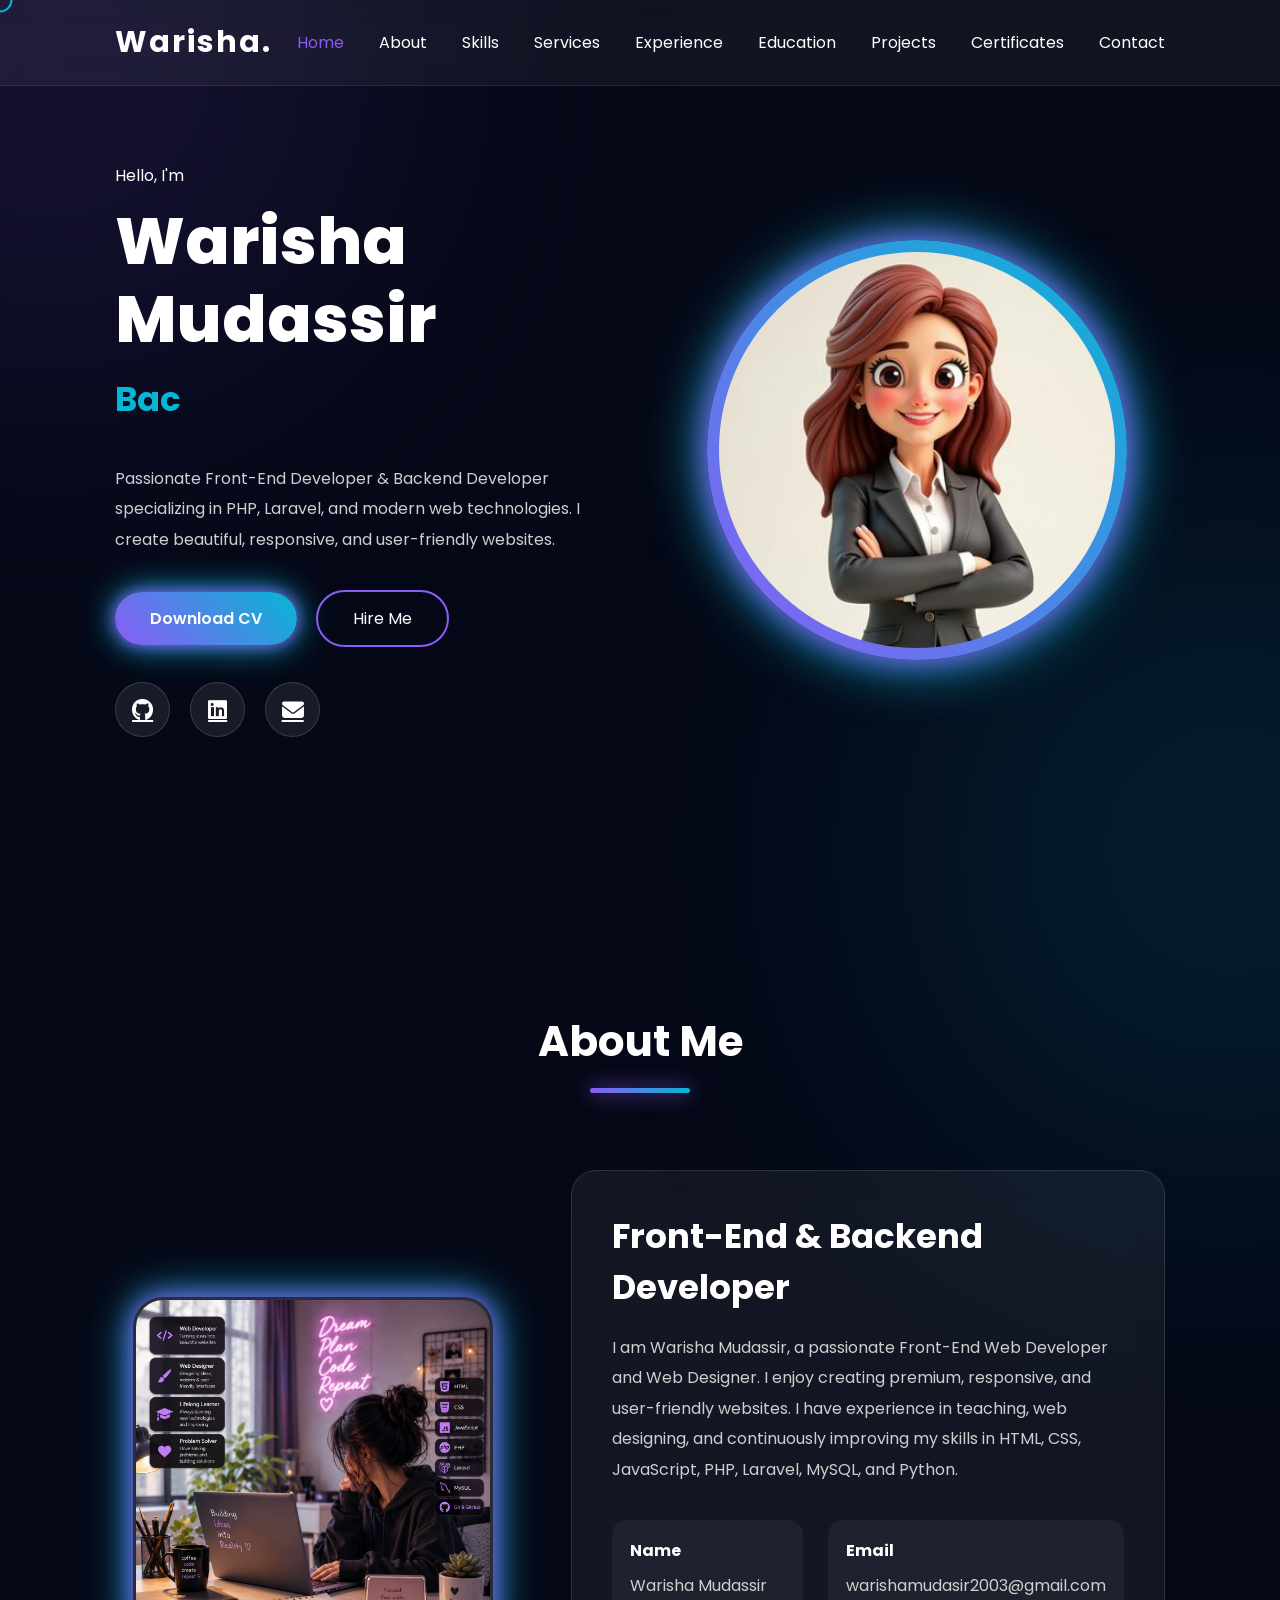
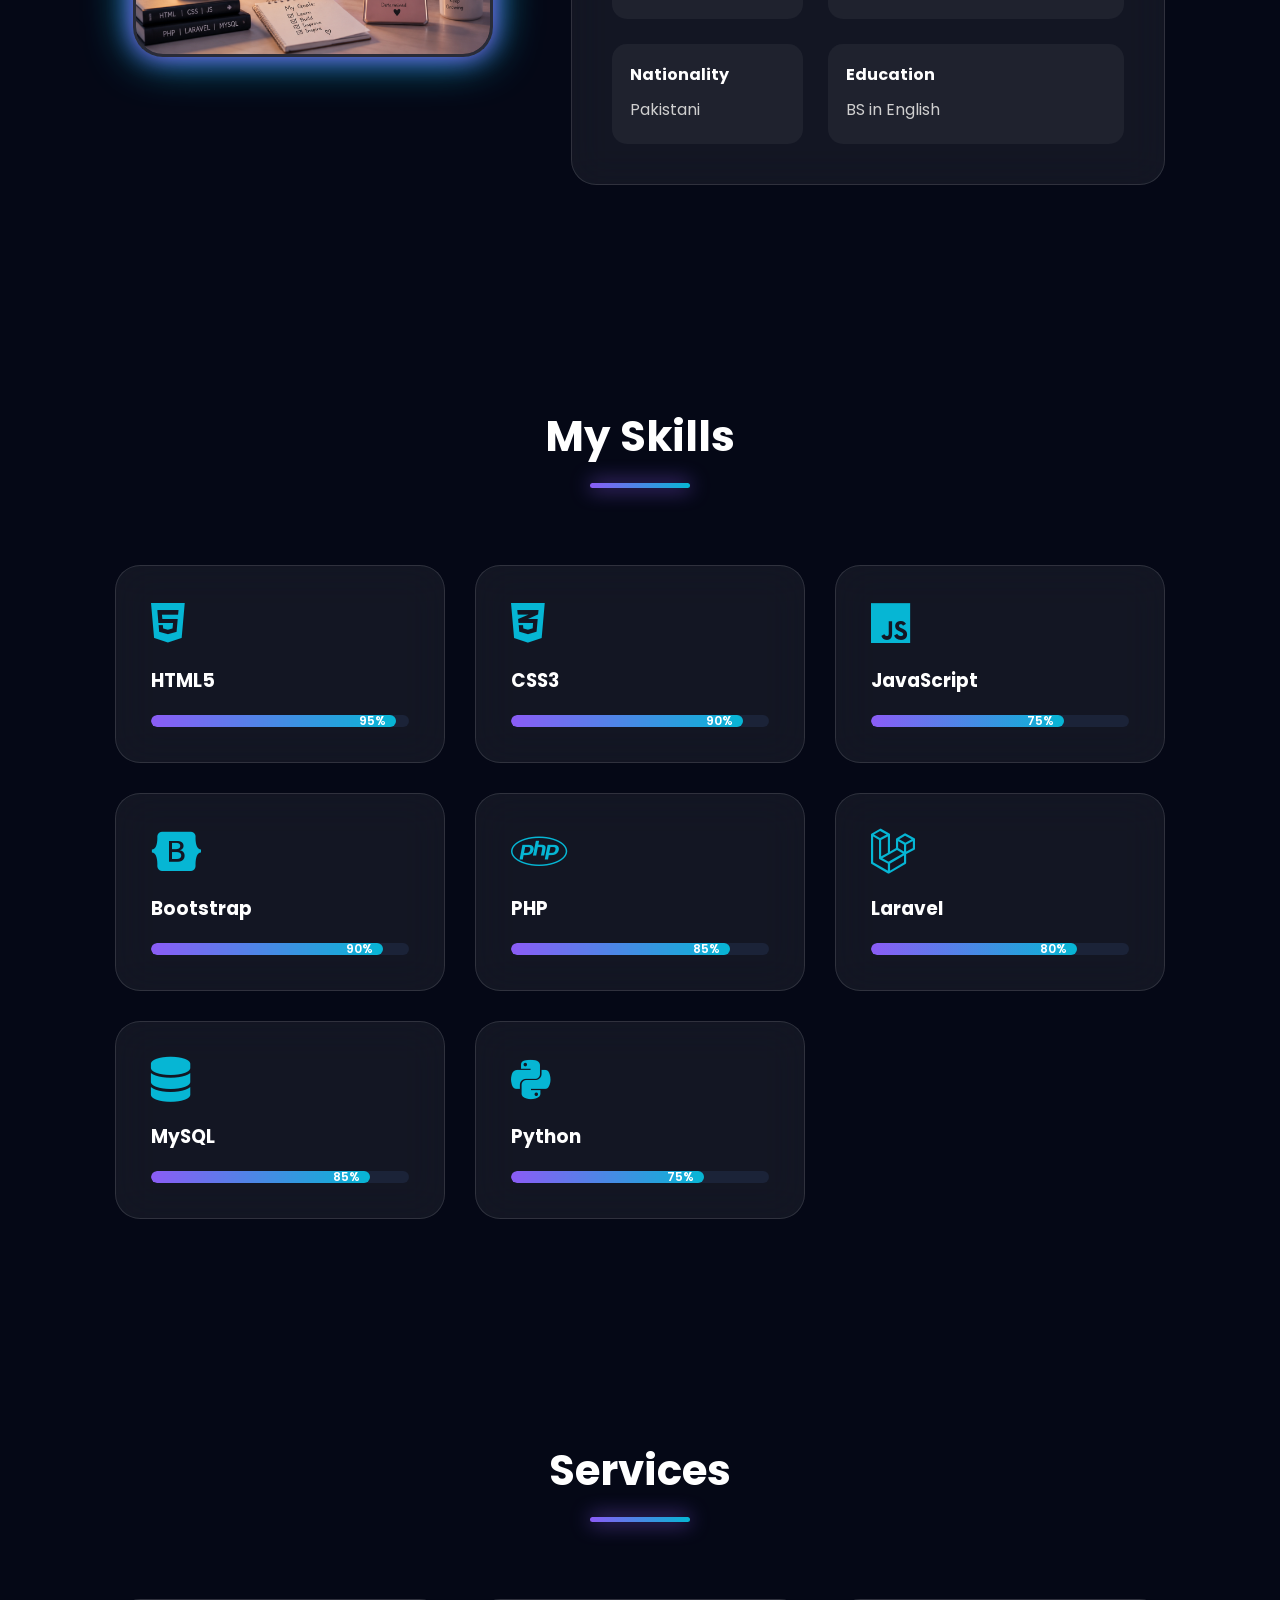
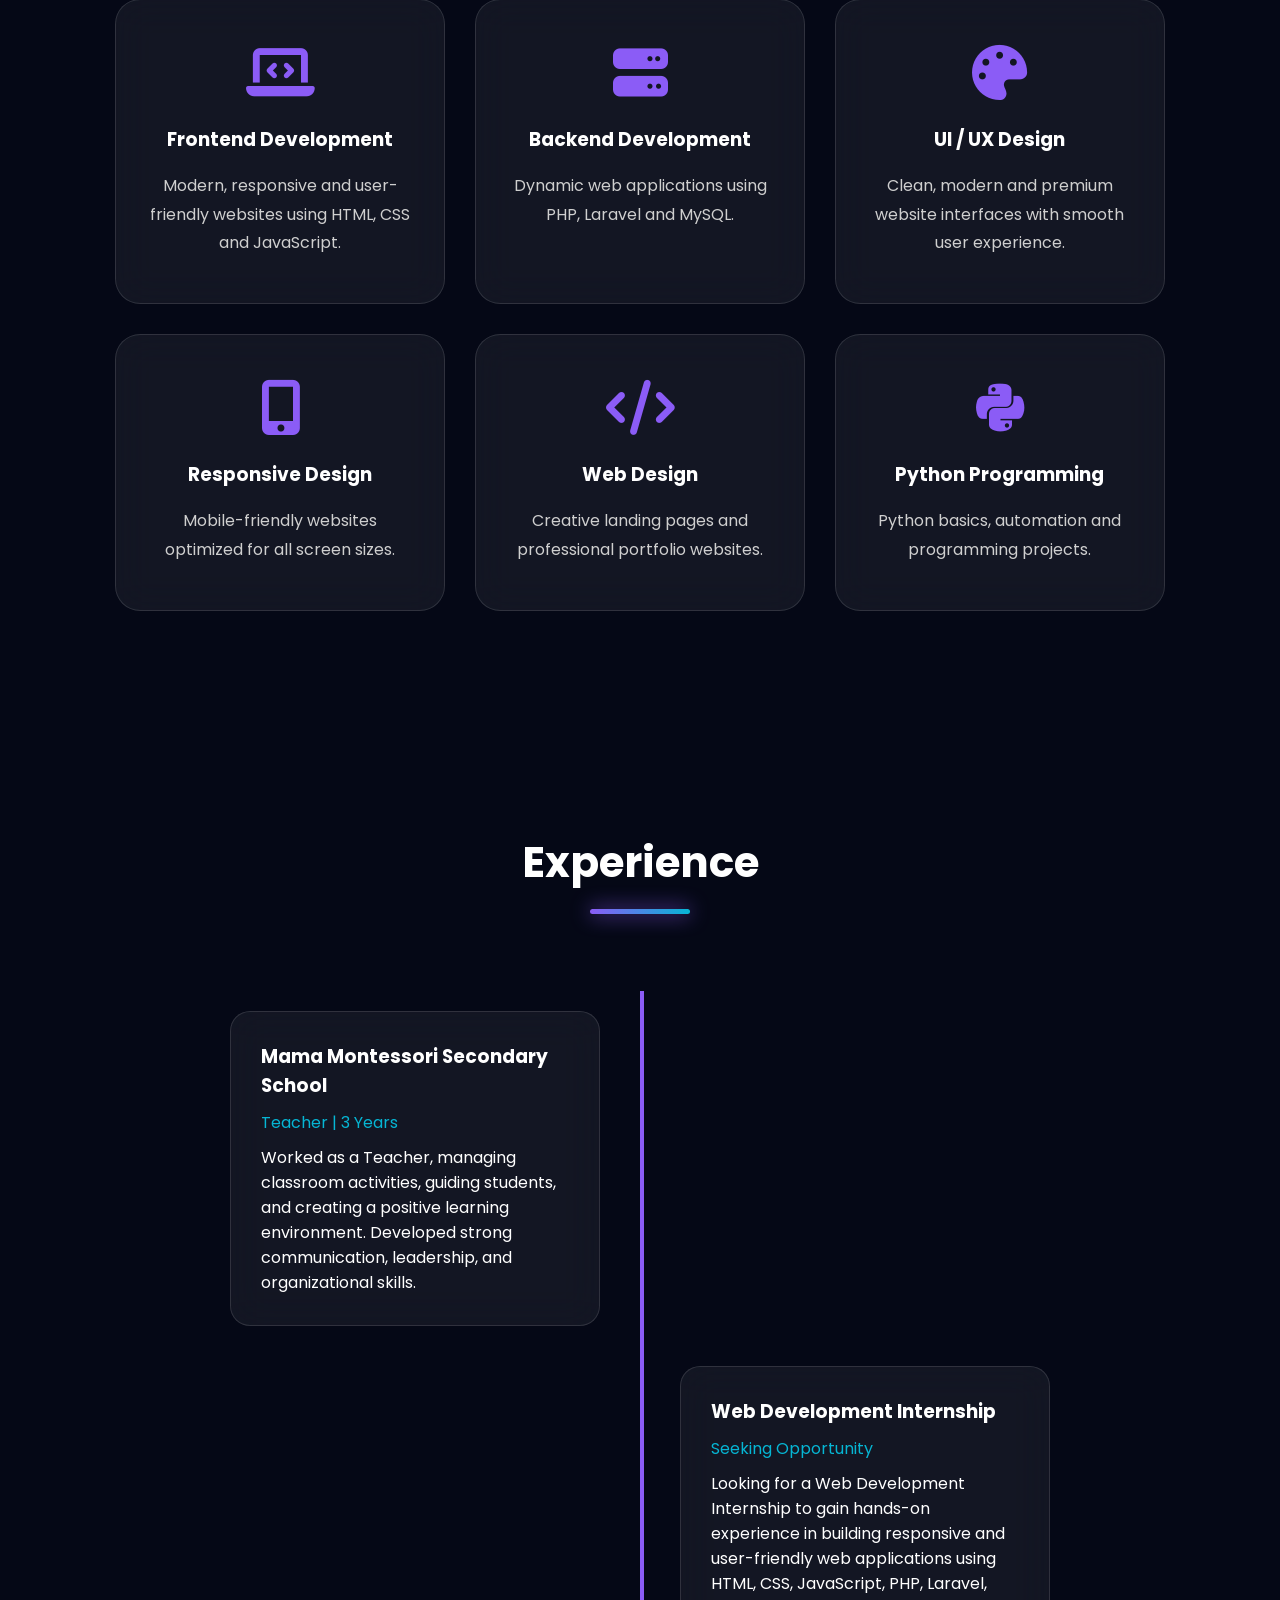
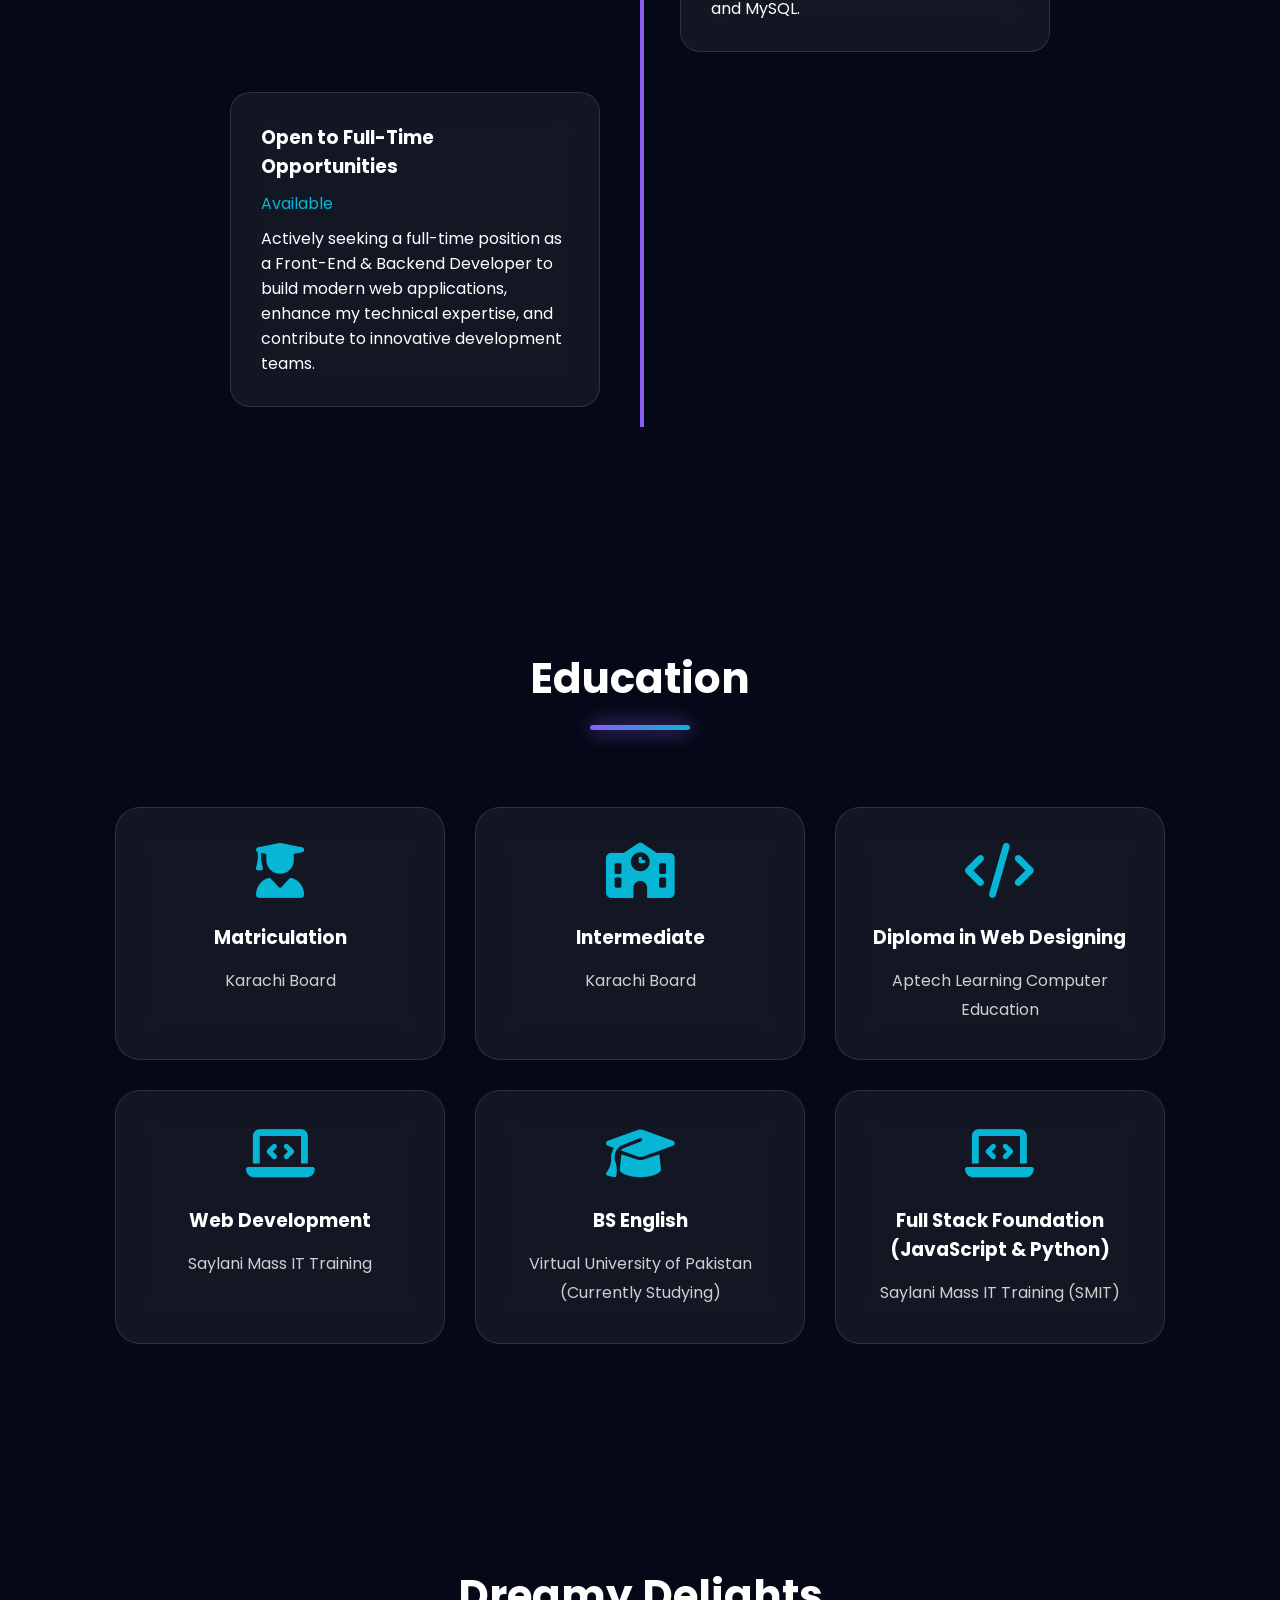
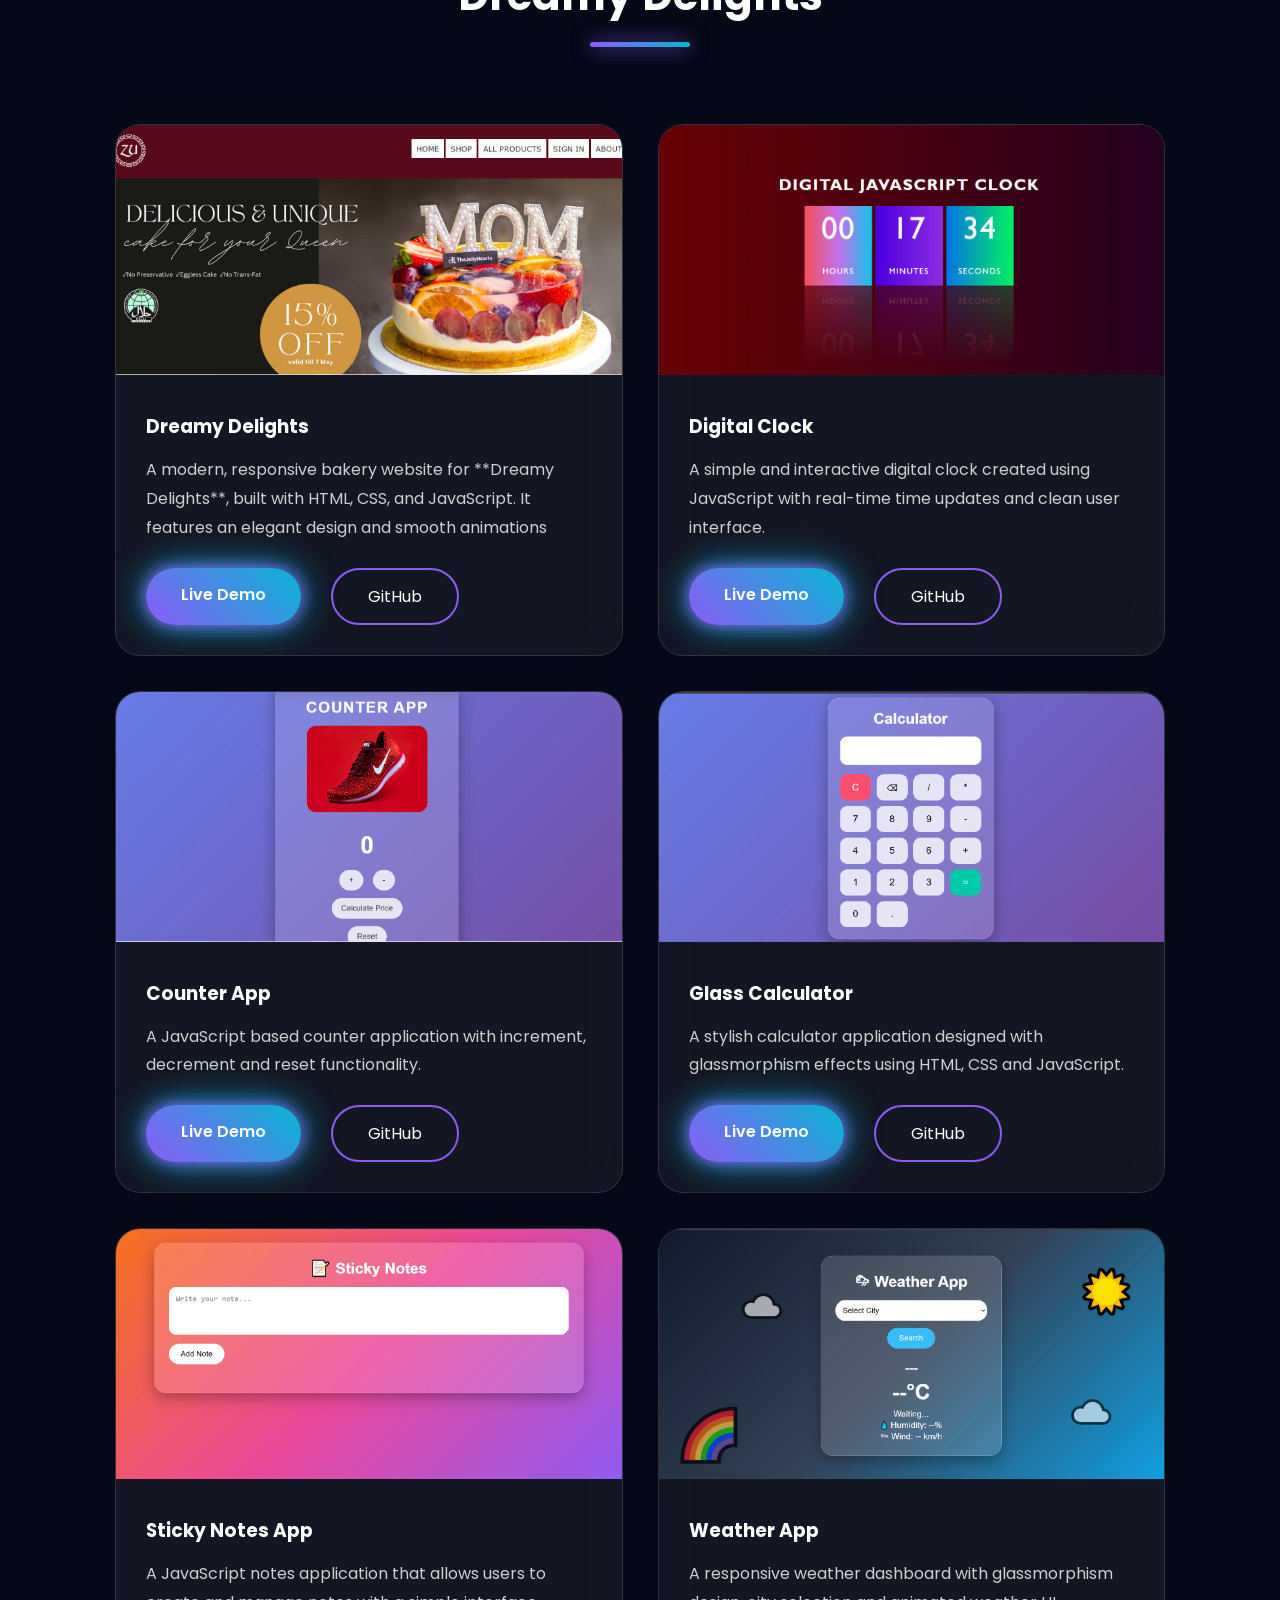
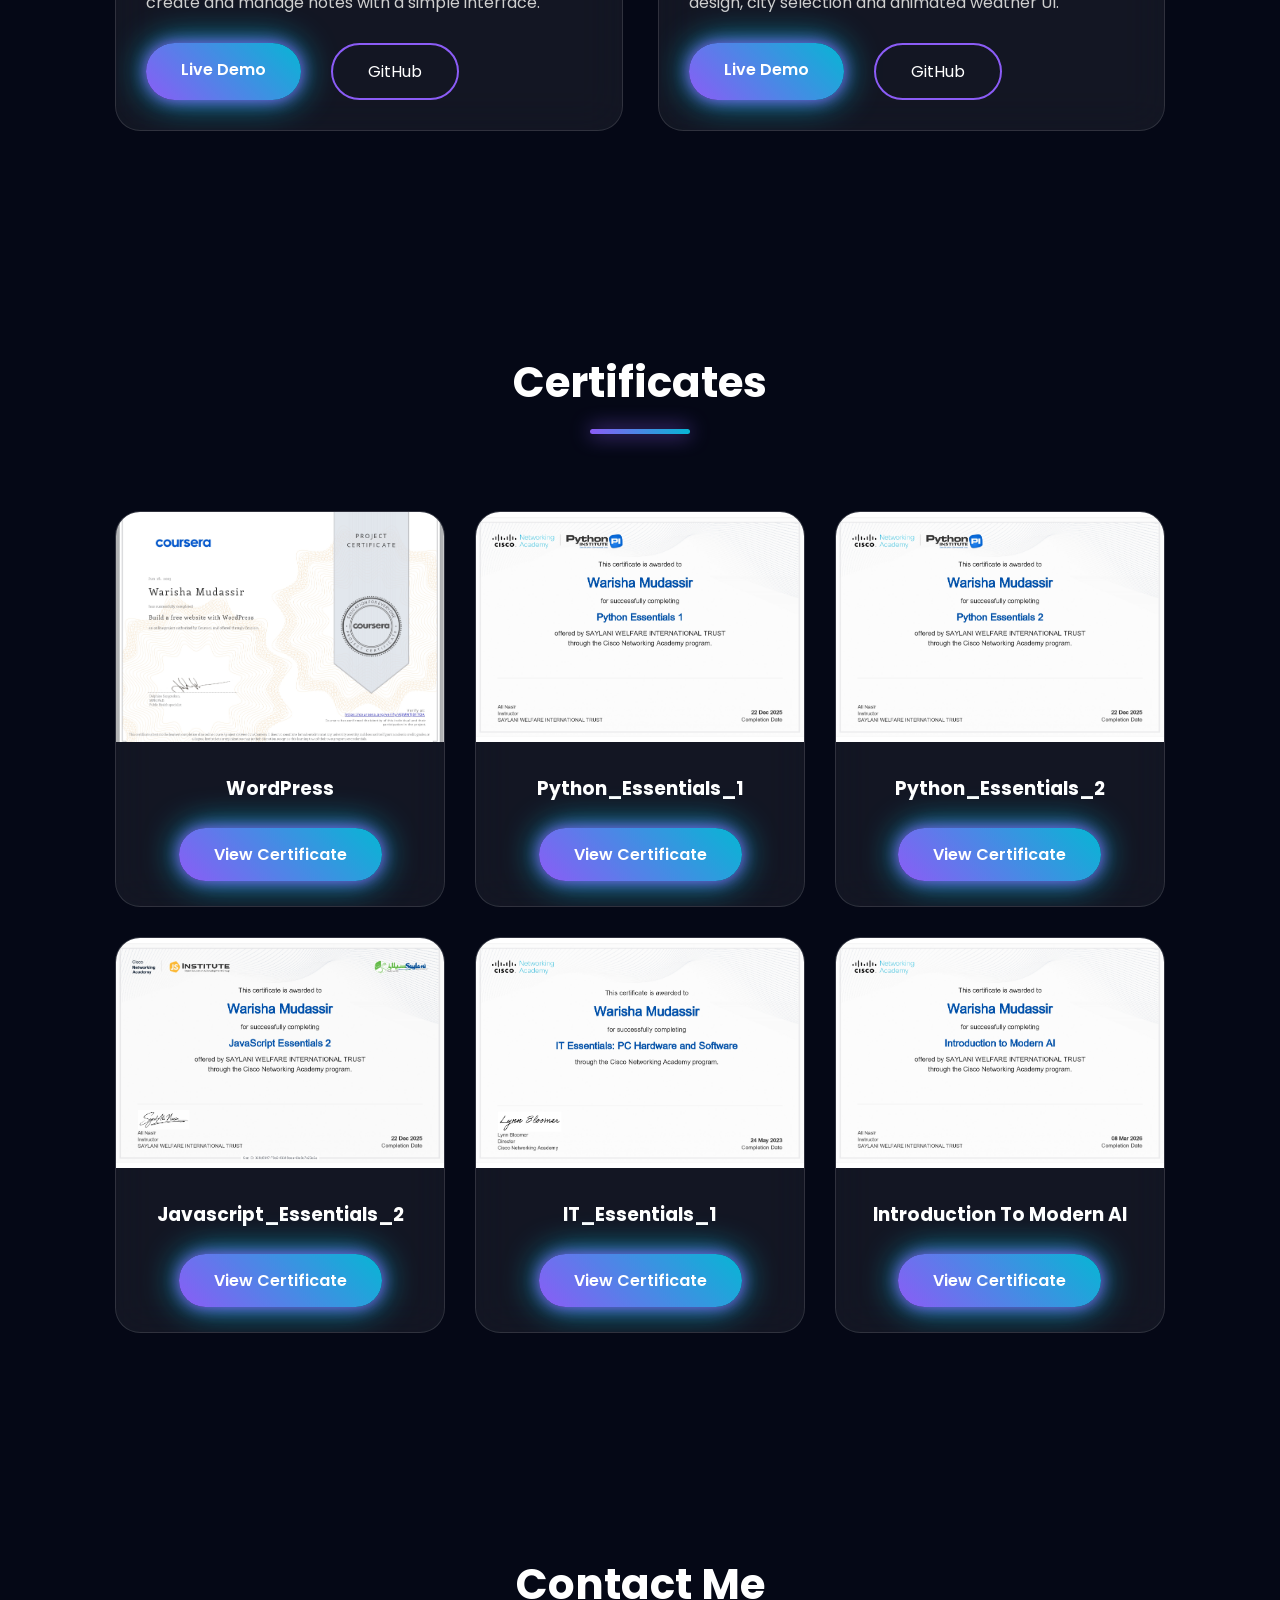
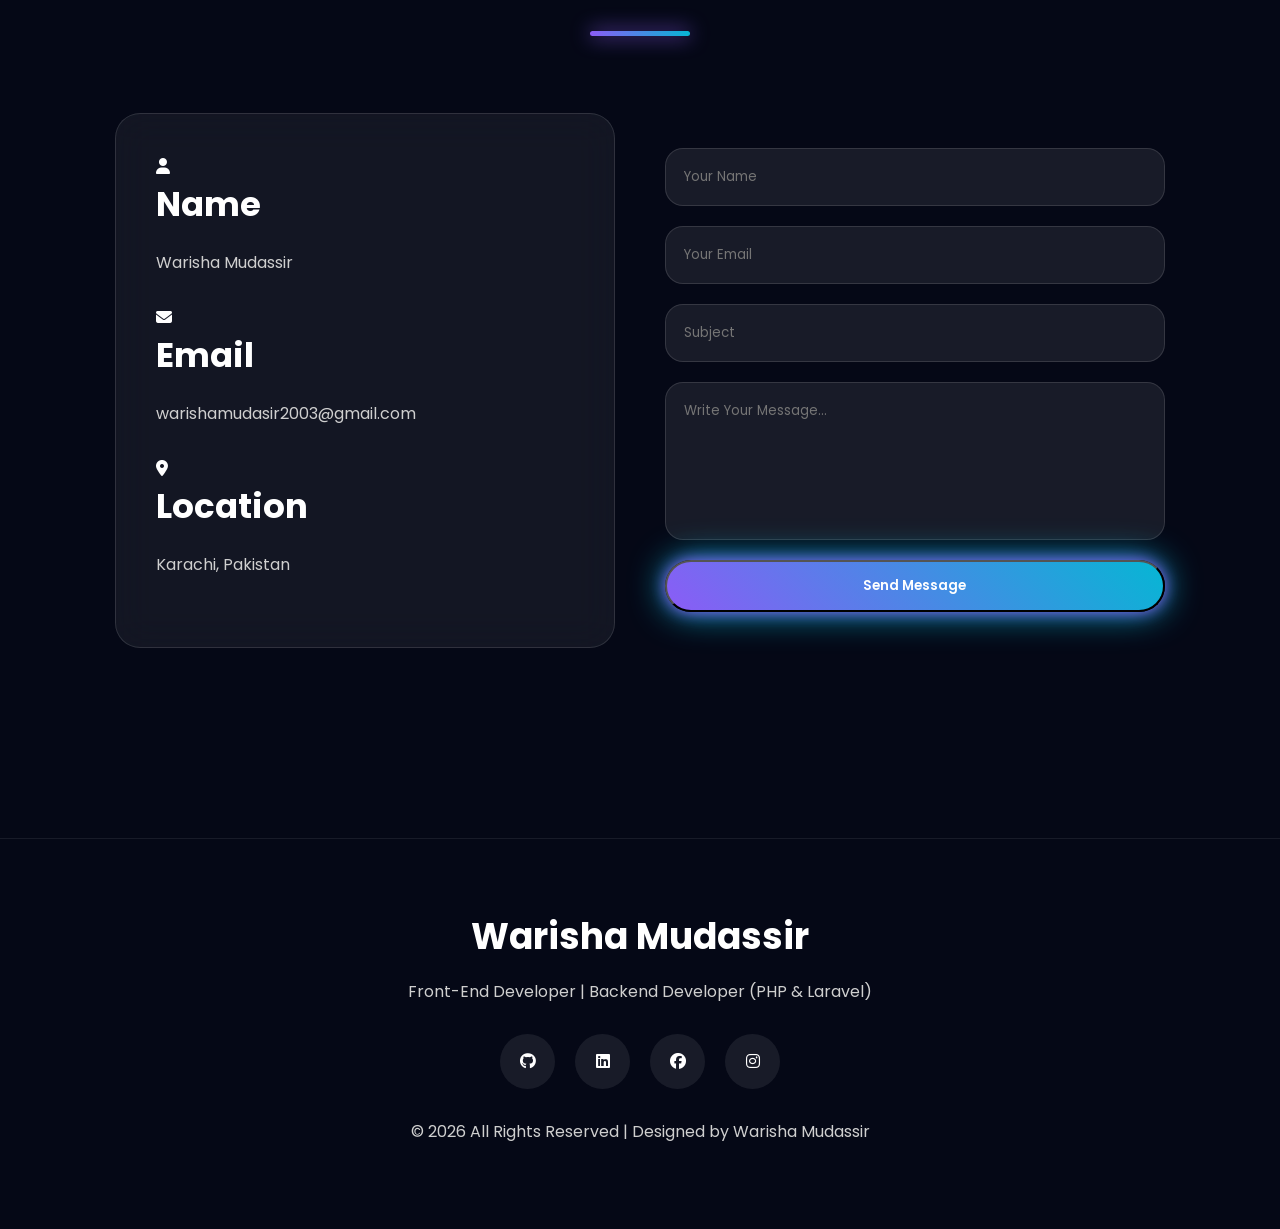
==== index.html @ 7fb9a7e6 "Update index.html" ====
<!DOCTYPE html>
<html lang="en">

<head>

    <meta charset="UTF-8">
    <meta http-equiv="X-UA-Compatible" content="IE=edge">

    <meta name="viewport" content="width=device-width, initial-scale=1.0">

    <title>Warisha Mudassir | Portfolio</title>

    <!-- CSS -->

    <link rel="stylesheet" href="style.css">

    <!-- Font Awesome -->

    <link rel="stylesheet"
        href="https://cdnjs.cloudflare.com/ajax/libs/font-awesome/6.6.0/css/all.min.css">

    <!-- Google Fonts -->

    <link rel="preconnect" href="https://fonts.googleapis.com">

    <link rel="preconnect" href="https://fonts.gstatic.com" crossorigin>

    <link href="https://fonts.googleapis.com/css2?family=Poppins:wght@300;400;500;600;700;800&display=swap"
        rel="stylesheet">

</head>

<body>

    <!--================ LOADER ================-->

    <div id="loader">

        <div class="spinner"></div>

    </div>

    <!--================ CURSOR ================-->

    <div class="cursor"></div>

    <!--================ SCROLL BAR ================-->

    <div id="progress-bar"></div>

    <!--================ HEADER ================-->

    <header>

        <div class="logo">

            <h2>Warisha.</h2>

        </div>

        <nav>

            <ul>

                <li><a href="#home" class="active">Home</a></li>

                <li><a href="#about">About</a></li>

                <li><a href="#skills">Skills</a></li>

                <li><a href="#services">Services</a></li>

                <li><a href="#experience">Experience</a></li>

                <li><a href="#education">Education</a></li>

                <li><a href="#projects">Projects</a></li>

                <li><a href="#certificates">Certificates</a></li>

                <li><a href="#contact">Contact</a></li>

            </ul>

        </nav>

        <div class="menu">

            <i class="fas fa-bars"></i>

        </div>

    </header>

    <!--================ HERO ================-->

    <section class="hero" id="home">

        <div class="hero-left">

            <p>Hello, I'm</p>

            <h1>Warisha Mudassir</h1>

            <h2>

                <span class="typing"></span>

            </h2>
                <br>
            <p class="hero-text">

                Passionate Front-End Developer & Backend Developer
                specializing in PHP, Laravel, and modern web
                technologies. I create beautiful, responsive,
                and user-friendly websites.

            </p>
    
            <div class="hero-btns">

                <a href="Warisha_Mudassir_Professional_CV.pdf" class="btn">Download CV</a>

                <a href="#contact" class="btn2">Hire Me</a>

            </div>

            <div class="social-icons">
                
                <a href="https://github.com/Wari-sha"><i class="fab fa-github"></i></a>

                <a href="https://www.linkedin.com/in/warisha-mudassir-644b41267/"><i class="fab fa-linkedin"></i></a>

                <a href="https://mail.google.com/mail/?view=cm&fs=1&to=warishamudasir2003@gmail.com" target="_blank">
    <i class="fas fa-envelope"></i>
</a>
    </a>

            </div>

        </div>

        <div class="hero-right">

            <div class="hero-image">

                <img src="images/360_F_1157729568_bzWI9dV4PoA1URwoIwgqeXO50BhQ3kfR.jpg" alt="Avatar">

            </div>

        </div>

    </section>

    <!--================ ABOUT ================-->

    <section class="about section" id="about">

        <div class="section-title">

            <h2>About Me</h2>

            <span></span>

        </div>

        <div class="about-container">

            <div class="about-image">

                <img src="images/dp.png" alt="">

            </div>

            <div class="about-content">

                <h3>Front-End & Backend Developer</h3>

                <p>

                    I am Warisha Mudassir, a passionate Front-End Web
                    Developer and Web Designer. I enjoy creating
                    premium, responsive, and user-friendly websites.

                    I have experience in teaching, web designing,
                    and continuously improving my skills in
                    HTML, CSS, JavaScript, PHP, Laravel,
                    MySQL, and Python.

                </p>

                <div class="about-info">

                    <div>

                        <h4>Name</h4>

                        <p>Warisha Mudassir</p>

                    </div>

                    <div>

                        <h4>Email</h4>

                        <p>warishamudasir2003@gmail.com</p>

                    </div>

                    <div>

                        <h4>Nationality</h4>

                        <p>Pakistani</p>

                    </div>

                    <div>

                        <h4> Education</h4>

                        <p> BS in English</p>

                    </div>

                </div>

            </div>

        </div>

    </section>
        <!--================ SKILLS ================-->

    <section class="skills section" id="skills">

        <div class="section-title">
            <h2>My Skills</h2>
            <span></span>
        </div>

        <div class="skills-container">

            <div class="skill-card">
                <i class="fab fa-html5"></i>
                <h3>HTML5</h3>
                <div class="progress">
                    <div class="progress-bar html">95%</div>
                </div>
            </div>

            <div class="skill-card">
                <i class="fab fa-css3-alt"></i>
                <h3>CSS3</h3>
                <div class="progress">
                    <div class="progress-bar css">90%</div>
                </div>
            </div>

            <div class="skill-card">
                <i class="fab fa-js"></i>
                <h3>JavaScript</h3>
                <div class="progress">
                    <div class="progress-bar js">75%</div>
                </div>
            </div>

            <div class="skill-card">
                <i class="fab fa-bootstrap"></i>
                <h3>Bootstrap</h3>
                <div class="progress">
                    <div class="progress-bar bootstrap">90%</div>
                </div>
            </div>

            <div class="skill-card">
                <i class="fab fa-php"></i>
                <h3>PHP</h3>
                <div class="progress">
                    <div class="progress-bar php">85%</div>
                </div>
            </div>

            <div class="skill-card">
                <i class="fab fa-laravel"></i>
                <h3>Laravel</h3>
                <div class="progress">
                    <div class="progress-bar laravel">80%</div>
                </div>
            </div>

            <div class="skill-card">
                <i class="fas fa-database"></i>
                <h3>MySQL</h3>
                <div class="progress">
                    <div class="progress-bar mysql">85%</div>
                </div>
            </div>

            <div class="skill-card">
                <i class="fab fa-python"></i>
                <h3>Python</h3>
                <div class="progress">
                    <div class="progress-bar python">75%</div>
                </div>
            </div>

        </div>

    </section>

    <!--================ SERVICES ================-->

    <section class="services section" id="services">

        <div class="section-title">
            <h2>Services</h2>
            <span></span>
        </div>

        <div class="services-container">

            <div class="service-card">
                <i class="fas fa-laptop-code"></i>
                <h3>Frontend Development</h3>
                <p>
                    Modern, responsive and user-friendly websites
                    using HTML, CSS and JavaScript.
                </p>
            </div>

            <div class="service-card">
                <i class="fas fa-server"></i>
                <h3>Backend Development</h3>
                <p>
                    Dynamic web applications using PHP,
                    Laravel and MySQL.
                </p>
            </div>

            <div class="service-card">
                <i class="fas fa-palette"></i>
                <h3>UI / UX Design</h3>
                <p>
                    Clean, modern and premium website
                    interfaces with smooth user experience.
                </p>
            </div>

            <div class="service-card">
                <i class="fas fa-mobile-screen-button"></i>
                <h3>Responsive Design</h3>
                <p>
                    Mobile-friendly websites optimized
                    for all screen sizes.
                </p>
            </div>

            <div class="service-card">
                <i class="fas fa-code"></i>
                <h3>Web Design</h3>
                <p>
                    Creative landing pages and
                    professional portfolio websites.
                </p>
            </div>

            <div class="service-card">
                <i class="fab fa-python"></i>
                <h3>Python Programming</h3>
                <p>
                    Python basics, automation
                    and programming projects.
                </p>
            </div>

        </div>

    </section>

    <!--================ EXPERIENCE ================-->

<section class="experience section" id="experience">

    <div class="section-title">
        <h2>Experience</h2>
        <span></span>
    </div>

    <div class="timeline">

        <!-- Experience 1 -->
        <div class="timeline-item">
            <div class="timeline-content">
                <h3>Mama Montessori Secondary School</h3>
                <span>Teacher | 3 Years</span>
                <p>
                    Worked as a Teacher, managing classroom activities,
                    guiding students, and creating a positive learning
                    environment. Developed strong communication,
                    leadership, and organizational skills.
                </p>
            </div>
        </div>

        <!-- Experience 2 -->
        <div class="timeline-item">
            <div class="timeline-content">
                <h3>Web Development Internship</h3>
                <span>Seeking Opportunity</span>
                <p>
                    Looking for a Web Development Internship to gain
                    hands-on experience in building responsive and
                    user-friendly web applications using HTML, CSS,
                    JavaScript, PHP, Laravel, and MySQL.
                </p>
            </div>
        </div>

        <!-- Experience 3 -->
        <div class="timeline-item">
            <div class="timeline-content">
                <h3>Open to Full-Time Opportunities</h3>
                <span>Available</span>
                <p>
                    Actively seeking a full-time position as a Front-End &
                    Backend Developer to build modern web applications,
                    enhance my technical expertise, and contribute to
                    innovative development teams.
                </p>
            </div>
        </div>

    </div>

</section>

   <!--================ EDUCATION ================-->

<section class="education section" id="education">

    <div class="section-title">
        <h2>Education</h2>
        <span></span>
    </div>

    <div class="education-container">

        <div class="education-card">
            <i class="fas fa-user-graduate"></i>
            <h3>Matriculation</h3>
            <p>Karachi Board</p>
        </div>

        <div class="education-card">
            <i class="fas fa-school"></i>
            <h3>Intermediate</h3>
            <p>Karachi Board</p>
        </div>

        <div class="education-card">
            <i class="fas fa-code"></i>
            <h3>Diploma in Web Designing</h3>
            <p>Aptech Learning Computer Education</p>
        </div>

        <div class="education-card">
            <i class="fas fa-laptop-code"></i>
            <h3>Web Development</h3>
            <p>Saylani Mass IT Training</p>
        </div>

        <div class="education-card">
            <i class="fas fa-graduation-cap"></i>
            <h3>BS English</h3>
            <p>Virtual University of Pakistan <br> (Currently Studying)</p>
        </div>
        <div class="education-card">
    <i class="fas fa-laptop-code"></i>
    <h3>Full Stack Foundation (JavaScript & Python)</h3>
    <p>Saylani Mass IT Training (SMIT)</p>
</div>

    </div>

</section>
        <!--================ PROJECTS ================-->

    <!--================ PROJECTS ================-->

<section class="projects section" id="projects">

    <div class="section-title">
        <h2>Dreamy Delights</h2>
        <span></span>
    </div>


    <div class="projects-container">


        <div class="project-card">

            <div class="project-image">
                <img src="images/pro1.png" alt="Portfolio Website">
            </div>

            <div class="project-content">

                <h3>Dreamy Delights</h3>

                <p>
                   A modern, responsive bakery website for **Dreamy Delights**, built with HTML, CSS, and JavaScript. It features an elegant design and smooth animations

                </p>

                <div class="project-buttons">

                    <a href="https://wari-sha.github.io/warisha18/" class="btn" target="_blank">
                        Live Demo
                    </a>

                    <a href="https://github.com/Wari-sha/warisha18" class="btn2" target="_blank">
                        GitHub
                    </a>

                </div>

            </div>

        </div>



        <div class="project-card">

            <div class="project-image">
                <img src="images/pro2.png" alt="Digital Clock">
            </div>

            <div class="project-content">

                <h3>Digital Clock</h3>

                <p>
                    A simple and interactive digital clock created
                    using JavaScript with real-time time updates
                    and clean user interface.
                </p>

                <div class="project-buttons">

                    <a href="https://wari-sha.github.io/digital-clock/" class="btn" target="_blank">
                        Live Demo
                    </a>

                    <a href="https://github.com/Wari-sha/digital-clock" class="btn2" target="_blank">
                        GitHub
                    </a>

                </div>

            </div>

        </div>




        <div class="project-card">

            <div class="project-image">
                <img src="images/pro3.png" alt="Counter App">
            </div>

            <div class="project-content">

                <h3>Counter App</h3>

                <p>
                    A JavaScript based counter application with
                    increment, decrement and reset functionality.
                </p>

                <div class="project-buttons">

                    <a href="https://wari-sha.github.io/counter-app/" class="btn" target="_blank">
                        Live Demo
                    </a>

                    <a href="https://github.com/Wari-sha/counter-app" class="btn2" target="_blank">
                        GitHub
                    </a>

                </div>

            </div>

        </div>




        <div class="project-card">

            <div class="project-image">
                <img src="images/profour.png" alt="Glass Calculator">
            </div>

            <div class="project-content">

                <h3>Glass Calculator</h3>

                <p>
                    A stylish calculator application designed with
                    glassmorphism effects using HTML, CSS and JavaScript.
                </p>

                <div class="project-buttons">

                    <a href="https://wari-sha.github.io/glass-calculator-js/" class="btn" target="_blank">
                        Live Demo
                    </a>

                    <a href="https://github.com/Wari-sha/glass-calculator-js" class="btn2" target="_blank">
                        GitHub
                    </a>

                </div>

            </div>

        </div>




        <div class="project-card">

            <div class="project-image">
                <img src="images/pro5.png" alt="Sticky Notes">
            </div>

            <div class="project-content">

                <h3>Sticky Notes App</h3>

                <p>
                    A JavaScript notes application that allows users
                    to create and manage notes with a simple interface.
                </p>

                <div class="project-buttons">

                    <a href="https://wari-sha.github.io/sticky-notes-js/" class="btn" target="_blank">
                        Live Demo
                    </a>

                    <a href="https://github.com/Wari-sha/sticky-notes-js" class="btn2" target="_blank">
                        GitHub
                    </a>

                </div>

            </div>

        </div>




        <div class="project-card">

            <div class="project-image">
                <img src="images/pro6.png" alt="Weather App">
            </div>

            <div class="project-content">

                <h3>Weather App</h3>

                <p>
                    A responsive weather dashboard with glassmorphism
                    design, city selection and animated weather UI.
                </p>

                <div class="project-buttons">

                    <a href="https://wari-sha.github.io/weather-app-js/" class="btn" target="_blank">
                        Live Demo
                    </a>

                    <a href="https://github.com/Wari-sha/weather-app-js" class="btn2" target="_blank">
                        GitHub
                    </a>

                </div>

            </div>

        </div>



    </div>

</section>
    <!--================ CERTIFICATES ================-->

    <section class="certificates section" id="certificates">

        <div class="section-title">
            <h2>Certificates</h2>
            <span></span>
        </div>

        <div class="certificate-container">

            <div class="certificate-card">

                <img src="images/Coursera AIJMNTJ017OA_page-0001.jpg" alt="">

                <h3>WordPress</h3>

                <a href="Coursera AIJMNTJ017OA.pdf" class="btn">View Certificate</a>

            </div>

            <div class="certificate-card">

                <img src="images/Python_Essentials_1_certificate_warishamudasir2003-gmail-com_cdc97ef9-8801-4b56-a7b7-58c543b26df3_page-0001.jpg" alt="">

                <h3>Python_Essentials_1</h3>

                <a href="Python_Essentials_1_certificate_warishamudasir2003-gmail-com_cdc97ef9-8801-4b56-a7b7-58c543b26df3.pdf" class="btn">View Certificate</a>

            </div>

            <div class="certificate-card">

                <img src="images/Python_Essentials_2_certificate_warishamudasir2003-gmail-com_8ef99510-f376-4dbd-a2ad-99ed1efb27b7_page-0001.jpg" alt="">

                <h3>Python_Essentials_2</h3>

                <a href="Python_Essentials_2_certificate_warishamudasir2003-gmail-com_8ef99510-f376-4dbd-a2ad-99ed1efb27b7.pdf" class="btn">View Certificate</a>

            </div>

            <div class="certificate-card">

                <img src="images/JavaScript_Essentials_2_certificate_warishamudasir2003-gmail-com_338d9097-79e0-463f-8eea-48e9d7e20a0a_page-0001.jpg" alt="">

                <h3>Javascript_Essentials_2</h3>

                <a href="JavaScript_Essentials_2_certificate_warishamudasir2003-gmail-com_338d9097-79e0-463f-8eea-48e9d7e20a0a.pdf" class="btn">View Certificate</a>

            </div>
            <div class="certificate-card">

                <img src="images/IT_Essentials_certificate_warishamudasir2003-gmail-com_4571b889-ddbd-4c04-b9b3-57603c3358a6_page-0001.jpg" alt="">

                <h3>IT_Essentials_1</h3>

                <a href="IT_Essentials_certificate_warishamudasir2003-gmail-com_4571b889-ddbd-4c04-b9b3-57603c3358a6.pdf" class="btn">View Certificate</a>

            </div>

            <div class="certificate-card">

                <img src="images/Introduction_to_Modern_AI_certificate_warishamudasir2003-gmail-com_291816a1-f1ec-406d-8959-a960a5c6b877_page-0001.jpg" alt="">
                <h3>Introduction To Modern AI</h3>

                <a href="Introduction_to_Modern_AI_certificate_warishamudasir2003-gmail-com_291816a1-f1ec-406d-8959-a960a5c6b877.pdf" class="btn">View Certificate</a>

            </div>


        </div>
        


    </section>

   <!--================ CONTACT ================-->

<section class="contact section" id="contact">

    <div class="section-title">
        <h2>Contact Me</h2>
        <span></span>
    </div>

    <div class="contact-container">

        <div class="contact-info">

            <div class="contact-box">
                <i class="fas fa-user"></i>
                <div>
                    <h3>Name</h3>
                    <p>Warisha Mudassir</p>
                </div>
            </div>

            <div class="contact-box">
                <i class="fas fa-envelope"></i>
                <div>
                    <h3>Email</h3>
                    <p>warishamudasir2003@gmail.com</p>
                </div>
            </div>

            <div class="contact-box">
                <i class="fas fa-map-marker-alt"></i>
                <div>
                    <h3>Location</h3>
                    <p>Karachi, Pakistan</p>
                </div>
            </div>

        </div>

       <form action="https://formsubmit.co/warishamudasir2003@gmail.com" method="POST" class="contact-form">

    <!-- Disable Captcha -->
    <input type="hidden" name="_captcha" value="false">
           <input type="hidden" name="_next" value="https://wari-sha.github.io/warisha18/">

    <input type="text" name="name" placeholder="Your Name" required>

    <input type="email" name="email" placeholder="Your Email" required>

    <input type="text" name="subject" placeholder="Subject" required>

    <textarea name="message" rows="6" placeholder="Write Your Message..." required></textarea>

    <button type="submit" class="btn">
        Send Message
    </button>

</form>

    </div>

</section>
    <!--================ FOOTER ================-->

    <footer>

        <h2>Warisha Mudassir</h2>

        <p>

            Front-End Developer | Backend Developer (PHP & Laravel)

        </p>

        <div class="footer-social">

            <a href="#"><i class="fab fa-github"></i></a>

            <a href="#"><i class="fab fa-linkedin"></i></a>

            <a href="#"><i class="fab fa-facebook"></i></a>

            <a href="#"><i class="fab fa-instagram"></i></a>

        </div>

        <p class="copyright">

            © 2026 All Rights Reserved | Designed by Warisha Mudassir

        </p>

    </footer>

    <!-- Scroll Top -->

    <a href="#home" id="scroll-top">

        <i class="fas fa-arrow-up"></i>

    </a>

    <script src="script.js"></script>

</body>

</html>
---- style.css ----
/*=========================================
 GOOGLE FONT
=========================================*/

@import url('https://fonts.googleapis.com/css2?family=Poppins:wght@300;400;500;600;700;800&display=swap');

/*=========================================
 RESET
=========================================*/

*{
    margin:0;
    padding:0;
    box-sizing:border-box;
    scroll-behavior:smooth;
    font-family:'Poppins',sans-serif;
}

html{
    overflow-x:hidden;
}

body{

    background:#050816;
    color:#fff;
    overflow-x:hidden;
    position:relative;

}

/*=========================================
 VARIABLES
=========================================*/

:root{

--primary:#8B5CF6;
--secondary:#06B6D4;
--dark:#050816;
--card:rgba(255,255,255,.07);
--glass:rgba(255,255,255,.08);
--border:rgba(255,255,255,.15);
--text:#ffffff;
--text2:#bfbfbf;

--shadow:

0 0 15px #8B5CF6,
0 0 35px #06B6D4;

}

/*=========================================
 CUSTOM SCROLLBAR
=========================================*/

::-webkit-scrollbar{

width:10px;

}

::-webkit-scrollbar-track{

background:#111827;

}

::-webkit-scrollbar-thumb{

background:linear-gradient(#8B5CF6,#06B6D4);
border-radius:30px;

}

::-webkit-scrollbar-thumb:hover{

background:#8B5CF6;

}

/*=========================================
 ANIMATED BACKGROUND
=========================================*/

body::before{

content:"";

position:fixed;

top:-200px;
left:-200px;

width:500px;
height:500px;

background:#8B5CF6;

filter:blur(180px);

opacity:.25;

border-radius:50%;

animation:move1 12s infinite alternate;

z-index:-2;

}

body::after{

content:"";

position:fixed;

right:-200px;
bottom:-200px;

width:500px;
height:500px;

background:#06B6D4;

filter:blur(180px);

opacity:.25;

border-radius:50%;

animation:move2 12s infinite alternate;

z-index:-2;

}

@keyframes move1{

100%{

transform:

translate(200px,150px);

}

}

@keyframes move2{

100%{

transform:

translate(-180px,-150px);

}

}

/*=========================================
 LOADER
=========================================*/

#loader{

position:fixed;

width:100%;
height:100vh;

background:#050816;

display:flex;

justify-content:center;
align-items:center;

z-index:99999;

}

.spinner{

width:70px;
height:70px;

border:6px solid rgba(255,255,255,.15);

border-top:6px solid #8B5CF6;

border-radius:50%;

animation:spin 1s linear infinite;

box-shadow:var(--shadow);

}

@keyframes spin{

100%{

transform:rotate(360deg);

}

}

/*=========================================
 CURSOR
=========================================*/

.cursor{

width:25px;
height:25px;

border:2px solid #06B6D4;

border-radius:50%;

position:fixed;

pointer-events:none;

transform:translate(-50%,-50%);

transition:.1s;

z-index:99999;

}

/*=========================================
 HEADER
=========================================*/

header{

position:fixed;

top:0;
left:0;

width:100%;

padding:20px 9%;

display:flex;

justify-content:space-between;

align-items:center;

background:rgba(255,255,255,.05);

backdrop-filter:blur(15px);

border-bottom:1px solid rgba(255,255,255,.08);

z-index:999;

}

.logo h2{

font-size:30px;

color:#fff;

font-weight:700;

letter-spacing:2px;

}

nav ul{

display:flex;

list-style:none;

gap:35px;

}

nav ul li a{

color:#fff;

text-decoration:none;

font-size:16px;

transition:.4s;

}

nav ul li a:hover,

nav ul li a.active{

color:#8B5CF6;

}

.menu{

display:none;

font-size:28px;

cursor:pointer;

}

/*=========================================
 BUTTONS
=========================================*/

.btn{

display:inline-block;

padding:14px 35px;

background:linear-gradient(45deg,#8B5CF6,#06B6D4);

color:#fff;

text-decoration:none;

border-radius:40px;

font-weight:600;

transition:.5s;

box-shadow:var(--shadow);

}

.btn:hover{

transform:translateY(-6px);

}

.btn2{

display:inline-block;

padding:14px 35px;

margin-left:15px;

border:2px solid #8B5CF6;

color:#fff;

border-radius:40px;

text-decoration:none;

transition:.5s;

}

.btn2:hover{

background:#8B5CF6;

box-shadow:var(--shadow);

}

/*=========================================
 HERO SECTION
=========================================*/

.hero{

min-height:100vh;

display:flex;

justify-content:space-between;

align-items:center;

padding:130px 9%;

gap:60px;

}

.hero-left{

flex:1;

}

.hero-left h1{

font-size:65px;

font-weight:800;

line-height:1.2;

margin:15px 0;

}

.hero-left h2{

font-size:34px;

color:#06B6D4;

height:45px;

margin-bottom:20px;

}

.hero-text{

max-width:620px;

line-height:1.9;

color:#cfcfcf;

margin-bottom:35px;

}

.hero-btns{

margin-bottom:35px;

}

.social-icons{

display:flex;

gap:20px;

}

.social-icons a{

width:55px;

height:55px;

display:flex;

justify-content:center;

align-items:center;

background:var(--glass);

border:1px solid var(--border);

border-radius:50%;

color:#fff;

font-size:22px;

transition:.5s;

backdrop-filter:blur(15px);

}

.social-icons a:hover{

background:#8B5CF6;

transform:translateY(-10px);

box-shadow:var(--shadow);

}

.hero-right{

flex:1;

display:flex;

justify-content:center;

}

.hero-image{

width:420px;

height:420px;

border-radius:50%;

padding:12px;

background:linear-gradient(45deg,#8B5CF6,#06B6D4);

box-shadow:

0 0 30px #8B5CF6,

0 0 60px #06B6D4;

animation:float 4s ease-in-out infinite;

}

.hero-image img{

width:100%;

height:100%;

object-fit:cover;

border-radius:50%;

background:#111827;

}

@keyframes float{

50%{

transform:translateY(-20px);

}

100%{

transform:translateY(0);

}

}
/*=========================================
COMMON SECTION
=========================================*/

.section{

    padding:110px 9%;

}

.section-title{

    text-align:center;
    margin-bottom:70px;

}

.section-title h2{

    font-size:42px;
    font-weight:700;
    color:#fff;

}

.section-title span{

    display:inline-block;

    width:100px;
    height:5px;

    margin-top:15px;

    border-radius:30px;

    background:linear-gradient(90deg,#8B5CF6,#06B6D4);

    box-shadow:0 0 20px #8B5CF6;

}

/*=========================================
ABOUT
=========================================*/

.about-container{

    display:grid;

    grid-template-columns:1fr 1.5fr;

    gap:60px;

    align-items:center;

}

.about-image{

    display:flex;
    justify-content:center;

}

.about-image img{

    width:360px;
    height:360px;

    object-fit:cover;

    border-radius:30px;

    border:3px solid rgba(255,255,255,.15);

    box-shadow:
    0 0 25px #8B5CF6,
    0 0 45px #06B6D4;

}

.about-content{

    background:rgba(255,255,255,.06);

    backdrop-filter:blur(18px);

    border:1px solid rgba(255,255,255,.12);

    border-radius:25px;

    padding:40px;

    transition:.5s;

}

.about-content:hover{

    transform:translateY(-10px);

}

.about-content h3{

    font-size:34px;

    margin-bottom:20px;

}

.about-content p{

    color:#cfcfcf;

    line-height:1.9;

}

.about-info{

    display:grid;

    grid-template-columns:repeat(2,1fr);

    gap:25px;

    margin-top:35px;

}

.about-info div{

    background:rgba(255,255,255,.05);

    padding:18px;

    border-radius:15px;

    transition:.4s;

}

.about-info div:hover{

    background:#8B5CF6;

}

.about-info h4{

    margin-bottom:8px;

}

/*=========================================
SKILLS
=========================================*/

.skills-container{

    display:grid;

    grid-template-columns:repeat(auto-fit,minmax(280px,1fr));

    gap:30px;

}

.skill-card{

    background:rgba(255,255,255,.06);

    backdrop-filter:blur(20px);

    border:1px solid rgba(255,255,255,.12);

    border-radius:25px;

    padding:35px;

    transition:.5s;

}

.skill-card:hover{

    transform:translateY(-15px);

    box-shadow:
    0 0 25px #8B5CF6,
    0 0 40px #06B6D4;

}

.skill-card i{

    font-size:45px;

    color:#06B6D4;

    margin-bottom:20px;

}

.skill-card h3{

    margin-bottom:20px;

}

.progress{

    width:100%;

    height:12px;

    background:#1b2338;

    border-radius:50px;

    overflow:hidden;

}

.progress-bar{

    height:100%;

    display:flex;

    justify-content:flex-end;

    align-items:center;

    padding-right:10px;

    font-size:12px;

    font-weight:600;

    color:#fff;

    border-radius:50px;

    background:linear-gradient(90deg,#8B5CF6,#06B6D4);

}

.html{width:95%;}
.css{width:90%;}
.js{width:75%;}
.bootstrap{width:90%;}
.php{width:85%;}
.laravel{width:80%;}
.mysql{width:85%;}
.python{width:75%;}

/*=========================================
SERVICES
=========================================*/

.services-container{

    display:grid;

    grid-template-columns:repeat(auto-fit,minmax(300px,1fr));

    gap:30px;

}

.service-card{

    text-align:center;

    padding:45px 30px;

    background:rgba(255,255,255,.06);

    border:1px solid rgba(255,255,255,.12);

    backdrop-filter:blur(18px);

    border-radius:25px;

    transition:.5s;

}

.service-card:hover{

    transform:translateY(-15px);

    box-shadow:0 0 35px #8B5CF6;

}

.service-card i{

    font-size:55px;

    color:#8B5CF6;

    margin-bottom:25px;

}

.service-card h3{

    margin-bottom:18px;

}

.service-card p{

    color:#cfcfcf;

    line-height:1.8;

}

/*=========================================
EXPERIENCE
=========================================*/

.timeline{

    position:relative;

    max-width:900px;

    margin:auto;

}

.timeline::before{

    content:"";

    position:absolute;

    left:50%;

    width:4px;

    height:100%;

    background:#8B5CF6;

}

.timeline-item{

    width:50%;

    padding:20px 40px;

    position:relative;

}

.timeline-item:nth-child(odd){

    left:0;

}

.timeline-item:nth-child(even){

    left:50%;

}

.timeline-content{

    background:rgba(255,255,255,.06);

    backdrop-filter:blur(18px);

    border:1px solid rgba(255,255,255,.12);

    padding:30px;

    border-radius:20px;

    transition:.4s;

}

.timeline-content:hover{

    transform:scale(1.04);

    box-shadow:0 0 30px #06B6D4;

}

.timeline-content span{

    color:#06B6D4;

    display:block;

    margin:10px 0;

}

/*=========================================
EDUCATION
=========================================*/

.education-container{

    display:grid;

    grid-template-columns:repeat(auto-fit,minmax(260px,1fr));

    gap:30px;

}

.education-card{

    text-align:center;

    padding:35px;

    background:rgba(255,255,255,.06);

    border:1px solid rgba(255,255,255,.12);

    backdrop-filter:blur(18px);

    border-radius:25px;

    transition:.5s;

}

.education-card:hover{

    transform:translateY(-15px);

    box-shadow:
    0 0 25px #8B5CF6,
    0 0 35px #06B6D4;

}

.education-card i{

    font-size:55px;

    color:#06B6D4;

    margin-bottom:25px;

}

.education-card h3{

    margin-bottom:15px;

}

.education-card p{

    color:#cfcfcf;

    line-height:1.8;

}
/*=========================================
PROJECTS
=========================================*/

.projects-container{

    display:grid;
    grid-template-columns:repeat(auto-fit,minmax(340px,1fr));
    gap:35px;

}

.project-card{

    overflow:hidden;

    border-radius:25px;

    background:rgba(255,255,255,.06);

    backdrop-filter:blur(20px);

    border:1px solid rgba(255,255,255,.12);

    transition:.5s;

}

.project-card:hover{

    transform:translateY(-15px);

    box-shadow:
    0 0 25px #8B5CF6,
    0 0 50px #06B6D4;

}

.project-image{

    overflow:hidden;

}

.project-image img{

    width:100%;

    height:250px;

    object-fit:cover;

    transition:.6s;

}

.project-card:hover img{

    transform:scale(1.1);

}

.project-content{

    padding:30px;

}

.project-content h3{

    margin-bottom:15px;

}

.project-content p{

    color:#cfcfcf;

    line-height:1.8;

    margin-bottom:25px;

}

.project-buttons{

    display:flex;

    gap:15px;

}

/*=========================================
CERTIFICATES
=========================================*/

.certificate-container{

    display:grid;

    grid-template-columns:repeat(auto-fit,minmax(280px,1fr));

    gap:30px;

}

.certificate-card{

    background:rgba(255,255,255,.06);

    border:1px solid rgba(255,255,255,.12);

    backdrop-filter:blur(18px);

    border-radius:25px;

    overflow:hidden;

    text-align:center;

    transition:.5s;

}

.certificate-card:hover{

    transform:translateY(-12px);

    box-shadow:
    0 0 25px #8B5CF6,
    0 0 40px #06B6D4;

}

.certificate-card img{

    width:100%;

    height:230px;

    object-fit:cover;

}

.certificate-card h3{

    margin:25px 0;

}

.certificate-card .btn{

    margin-bottom:25px;

}

/*=========================================
CONTACT
=========================================*/

.contact-container{

    display:grid;

    grid-template-columns:1fr 1fr;

    gap:50px;

    align-items:center;

}

.contact-info{

    background:rgba(255,255,255,.06);

    backdrop-filter:blur(18px);

    border:1px solid rgba(255,255,255,.12);

    border-radius:25px;

    padding:40px;

}

.contact-info h3{

    font-size:34px;

    margin-bottom:20px;

}

.contact-info p{

    color:#cfcfcf;

    margin-bottom:30px;

}

.info{

    display:flex;

    align-items:center;

    gap:15px;

    margin-bottom:25px;

}

.info i{

    width:55px;

    height:55px;

    display:flex;

    justify-content:center;

    align-items:center;

    border-radius:50%;

    background:#8B5CF6;

    color:#fff;

}

.contact form{

    display:flex;

    flex-direction:column;

    gap:20px;

}

.contact input,

.contact textarea{

    padding:18px;

    border:none;

    outline:none;

    border-radius:18px;

    background:rgba(255,255,255,.08);

    color:#fff;

    border:1px solid rgba(255,255,255,.12);

}

.contact textarea{

    resize:none;

}

/*=========================================
FOOTER
=========================================*/

footer{

    text-align:center;

    padding:70px 9%;

    border-top:1px solid rgba(255,255,255,.08);

    margin-top:80px;

}

footer h2{

    font-size:36px;

}

footer p{

    color:#cfcfcf;

    margin:15px 0;

}

.footer-social{

    display:flex;

    justify-content:center;

    gap:20px;

    margin:30px 0;

}

.footer-social a{

    width:55px;

    height:55px;

    display:flex;

    justify-content:center;

    align-items:center;

    border-radius:50%;

    text-decoration:none;

    color:#fff;

    background:rgba(255,255,255,.08);

    transition:.5s;

}

.footer-social a:hover{

    background:#8B5CF6;

    transform:translateY(-8px);

    box-shadow:0 0 25px #8B5CF6;

}

/*=========================================
SCROLL TOP
=========================================*/

#scroll-top{

    position:fixed;

    right:30px;

    bottom:30px;

    width:55px;

    height:55px;

    border-radius:50%;

    display:flex;

    justify-content:center;

    align-items:center;

    text-decoration:none;

    color:#fff;

    background:linear-gradient(45deg,#8B5CF6,#06B6D4);

    box-shadow:0 0 25px #8B5CF6;

    transition:.4s;

}

#scroll-top:hover{

    transform:translateY(-10px);

}

/*=========================================
RESPONSIVE
=========================================*/

@media(max-width:991px){

header{

padding:18px 5%;

}

.hero{

flex-direction:column-reverse;

text-align:center;

padding:140px 5%;

}

.hero-image{

width:320px;

height:320px;

}

.about-container,

.contact-container{

grid-template-columns:1fr;

}

.timeline::before{

left:20px;

}

.timeline-item{

width:100%;

left:0!important;

padding-left:60px;

padding-right:0;

margin-bottom:30px;

}

}

@media(max-width:768px){

nav{

display:none;

}

.menu{

display:block;

}

.hero-left h1{

font-size:45px;

}

.hero-left h2{

font-size:25px;

}

.hero-image{

width:260px;

height:260px;

}

.section-title h2{

font-size:34px;

}

.btn,

.btn2{

display:block;

margin:10px auto;

}

.project-buttons{

flex-direction:column;

}

}

@media(max-width:480px){

.hero{

padding:120px 20px;

}

.section{

padding:80px 20px;

}

.hero-left h1{

font-size:36px;

}

.hero-text{

font-size:15px;

}

.about-info{

grid-template-columns:1fr;

}

}
/* Sticky Header */

header.sticky{

background:#050816;

box-shadow:0 10px 30px rgba(0,0,0,.4);

}

/* Scroll Progress */

#progress-bar{

position:fixed;

top:0;

left:0;

height:4px;

width:0;

background:linear-gradient(90deg,#8B5CF6,#06B6D4);

z-index:99999;

}

/* Reveal Animation */

.section,

.skill-card,

.service-card,

.project-card,

.certificate-card,

.education-card{

opacity:0;

transform:translateY(80px);

transition:1s;

}

.show{

opacity:1;

transform:translateY(0);

}

/* Mobile Navbar */

nav.open{

display:block;

position:absolute;

top:80px;

left:0;

width:100%;

background:#111827;

padding:20px;

}

nav.open ul{

flex-direction:column;

gap:20px;

}
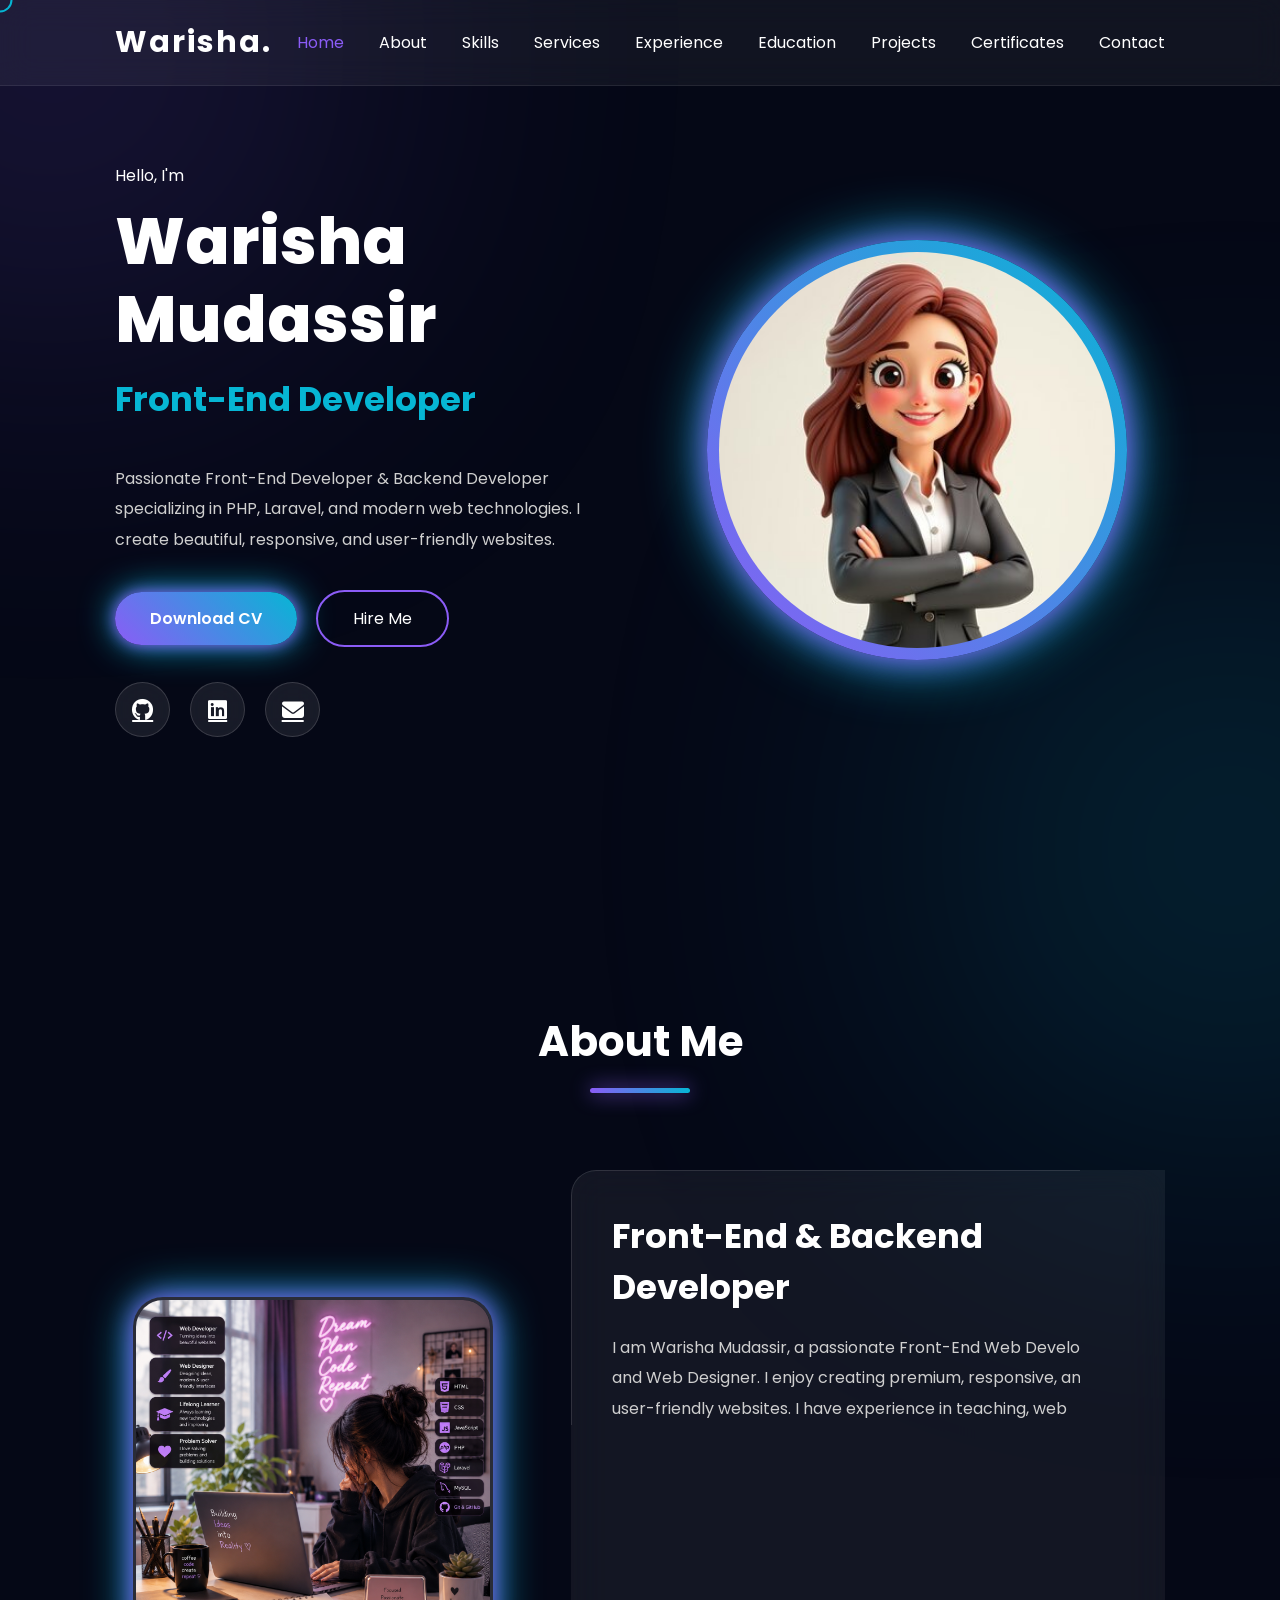
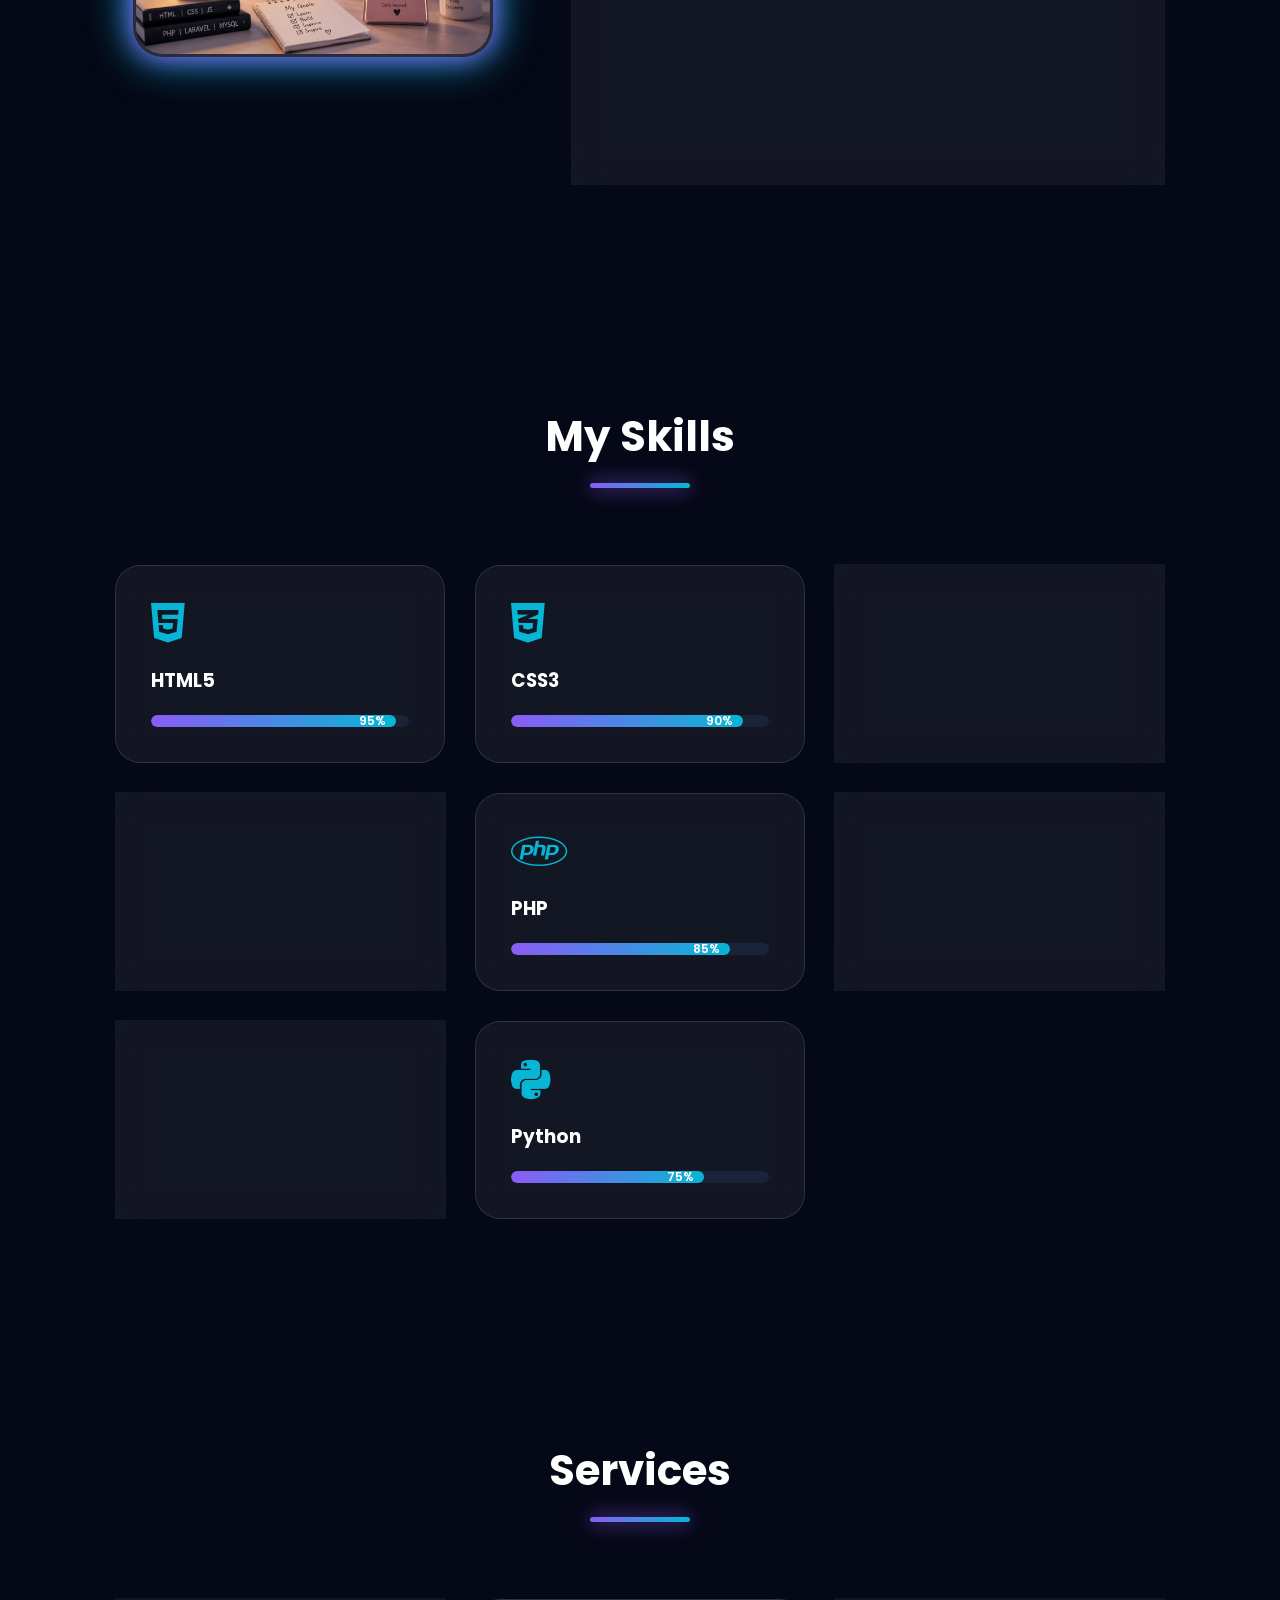
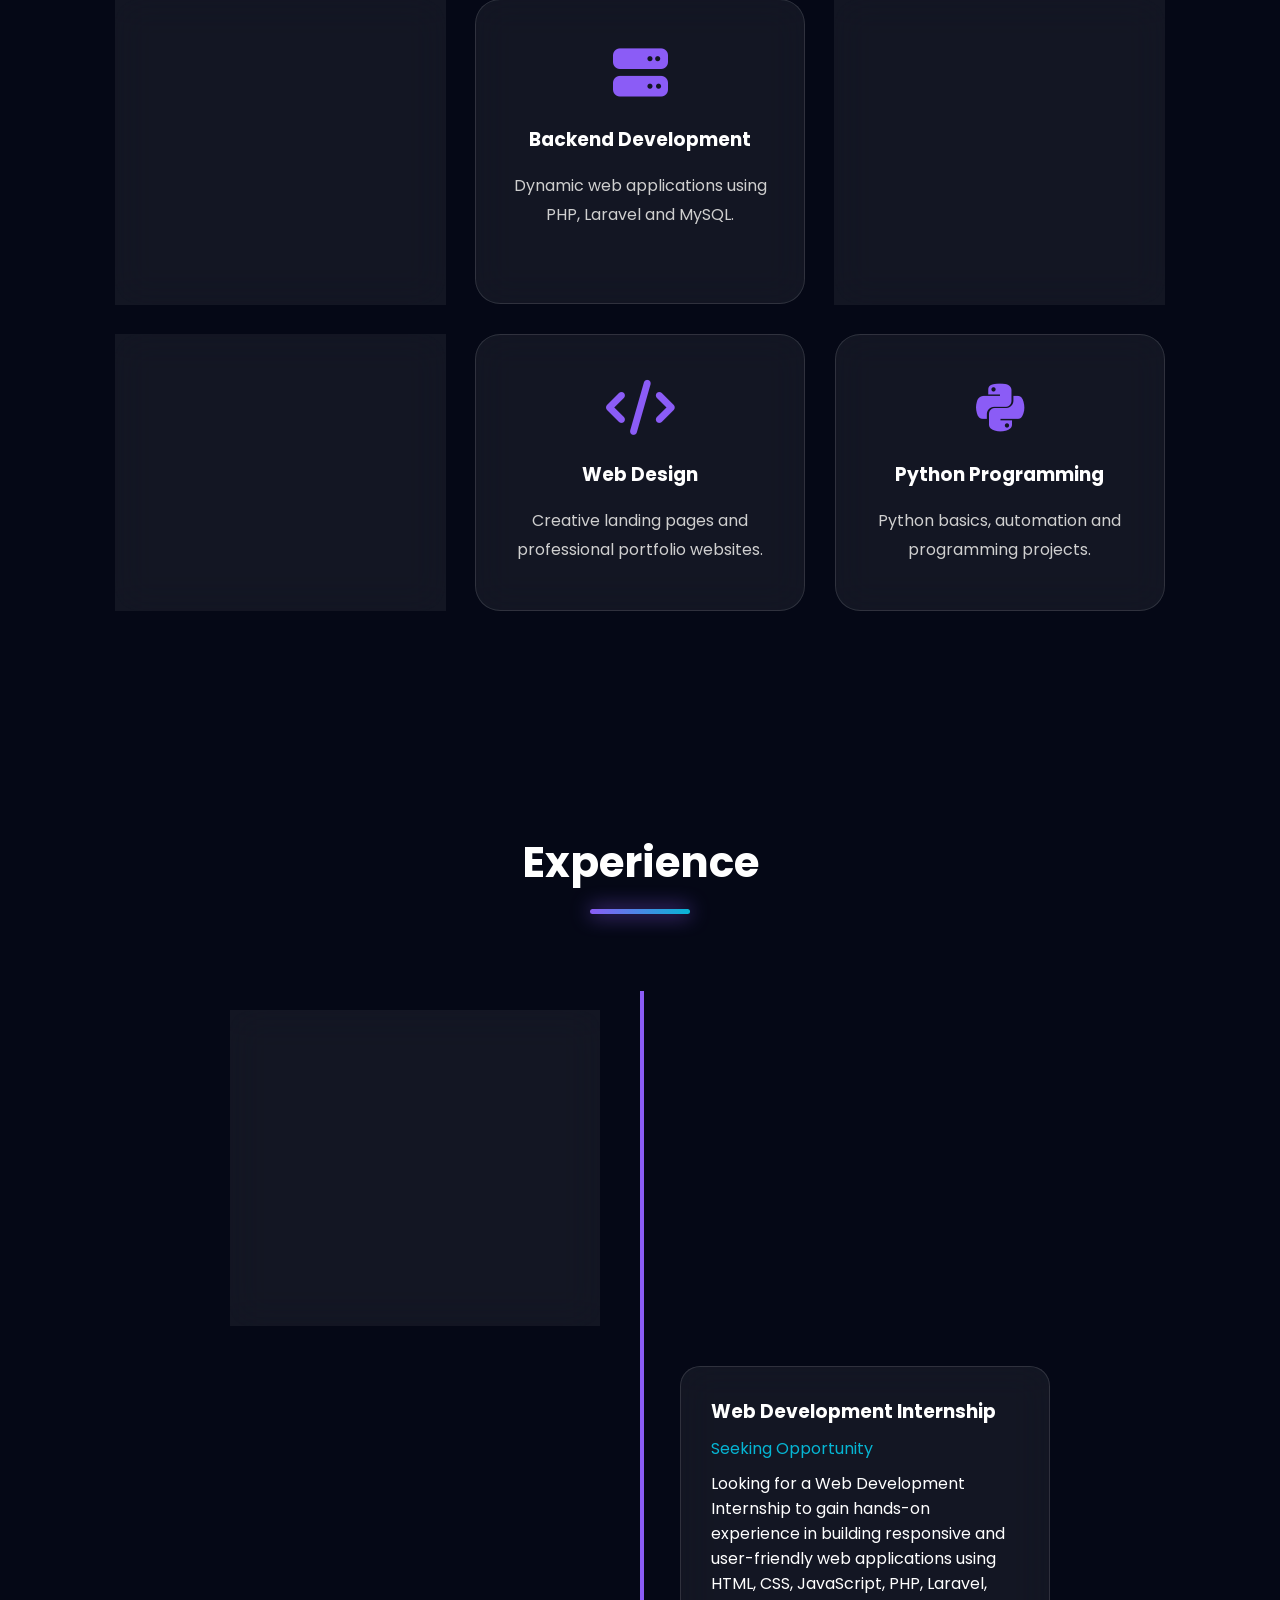
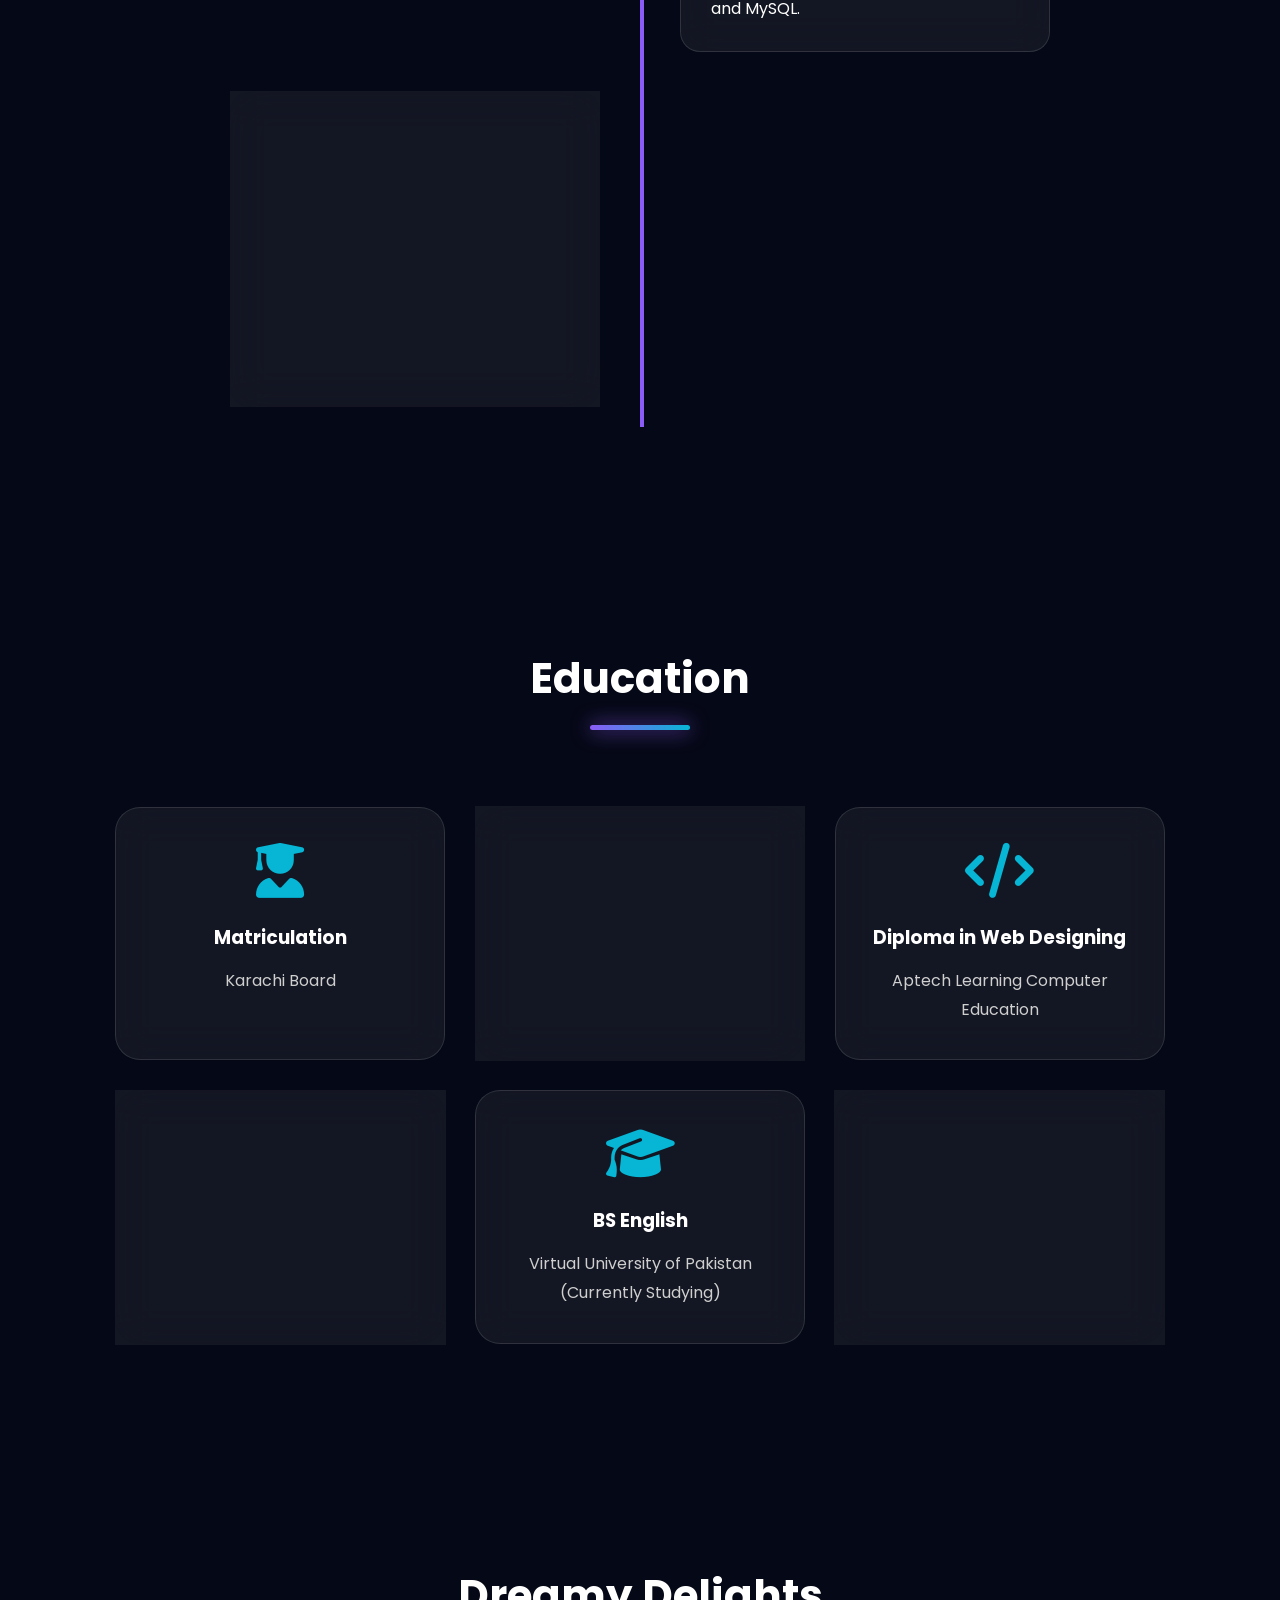
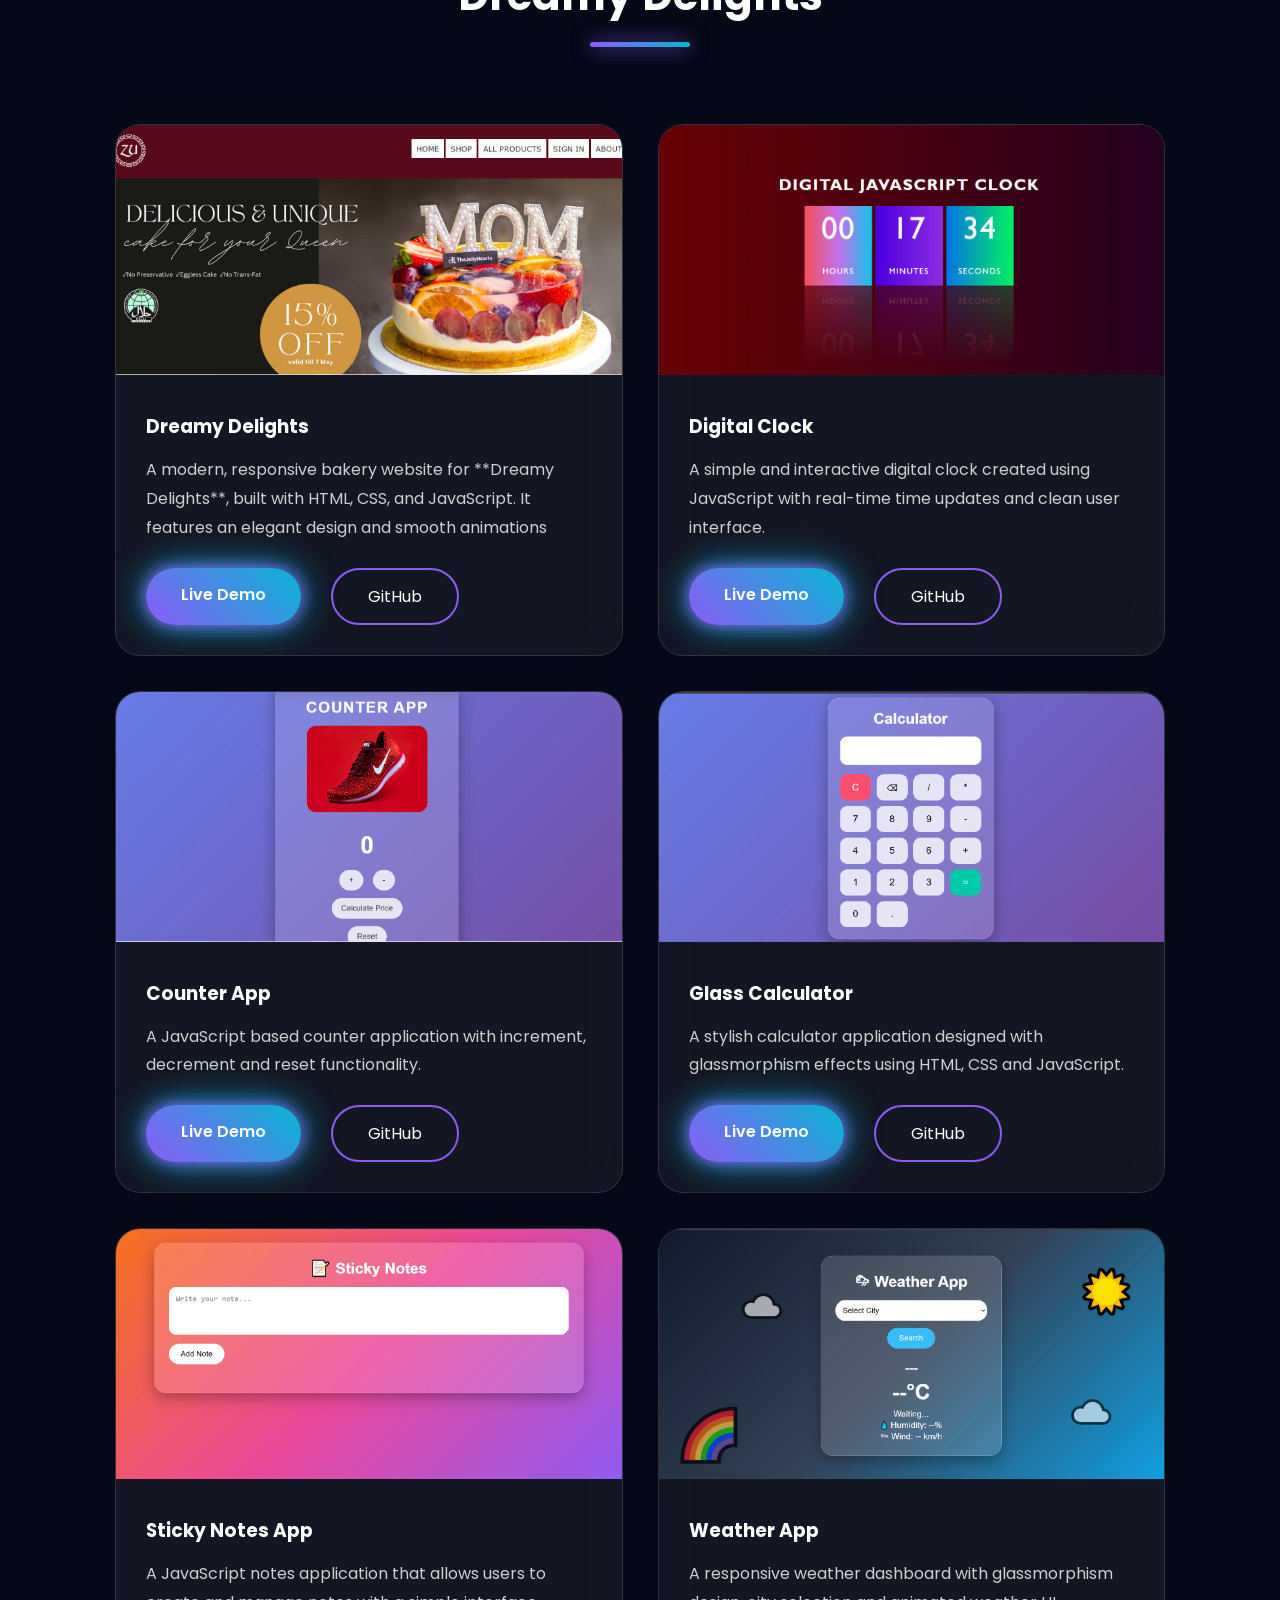
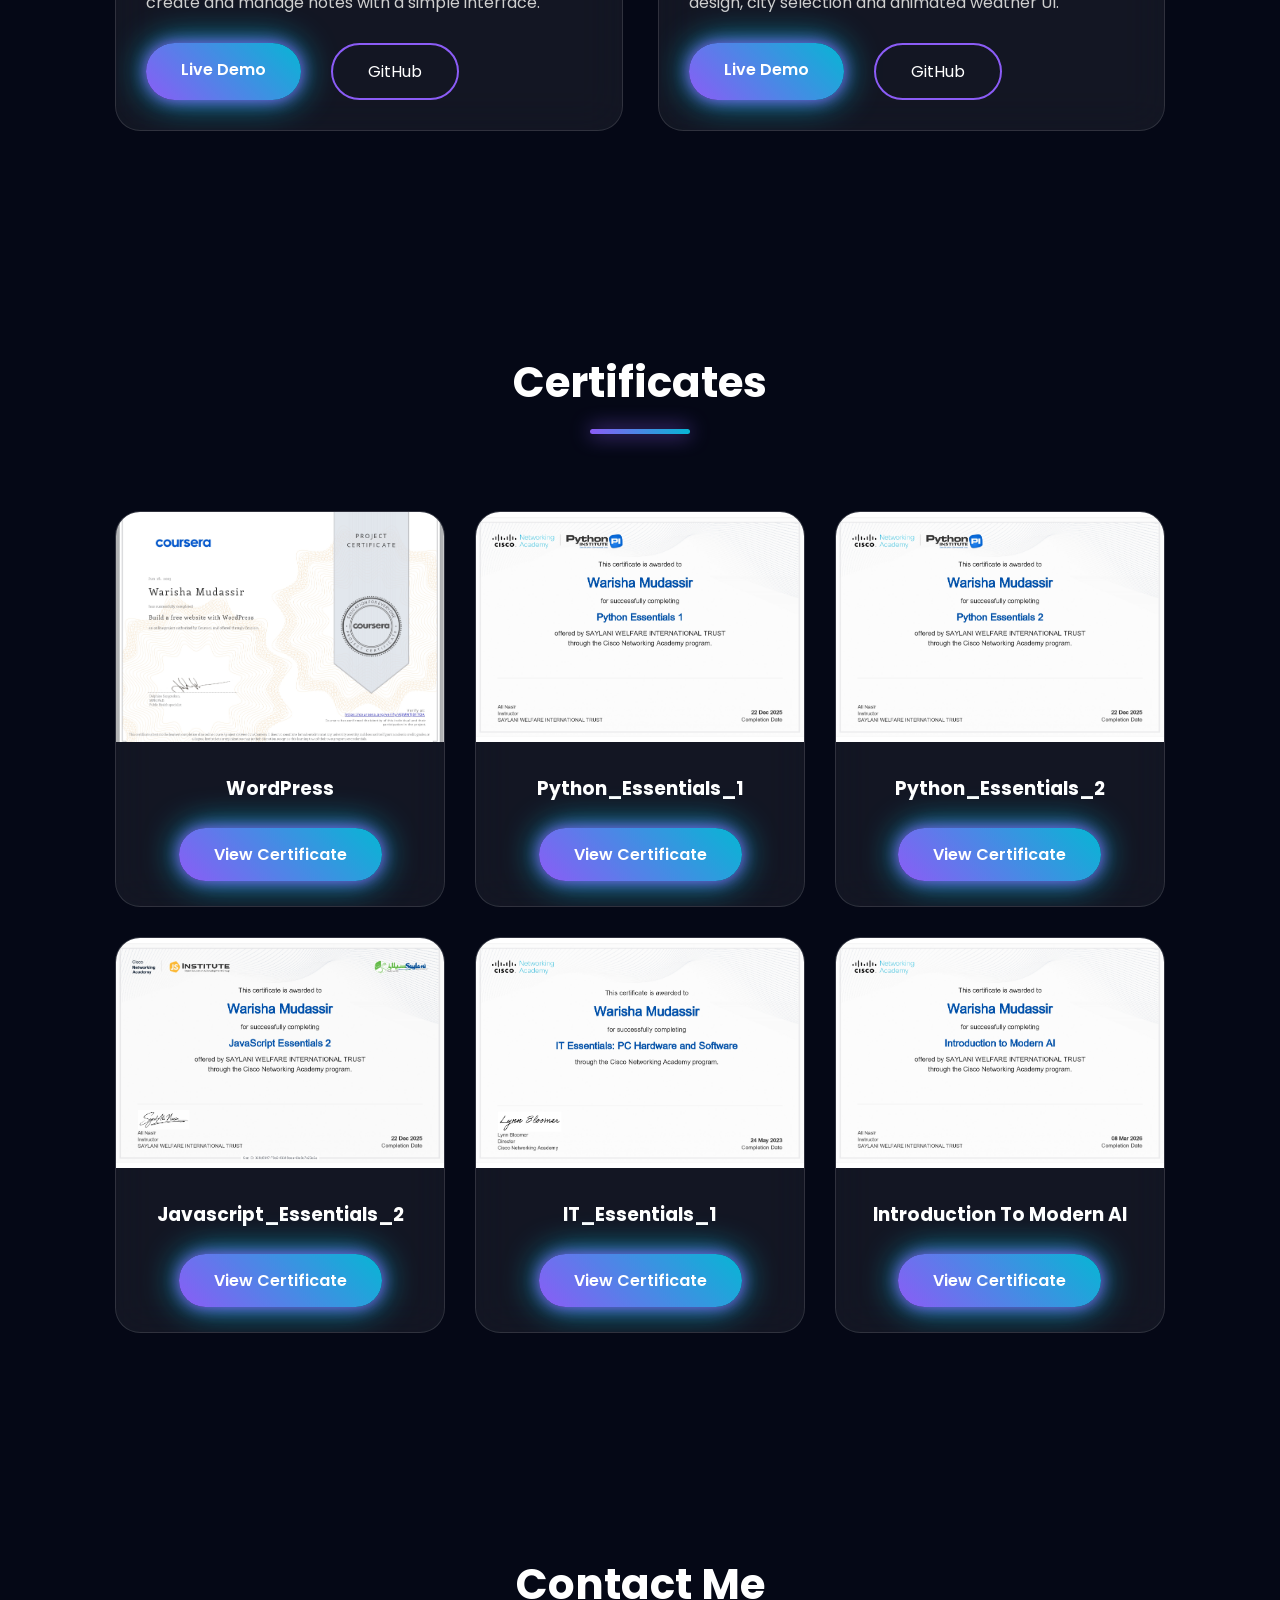
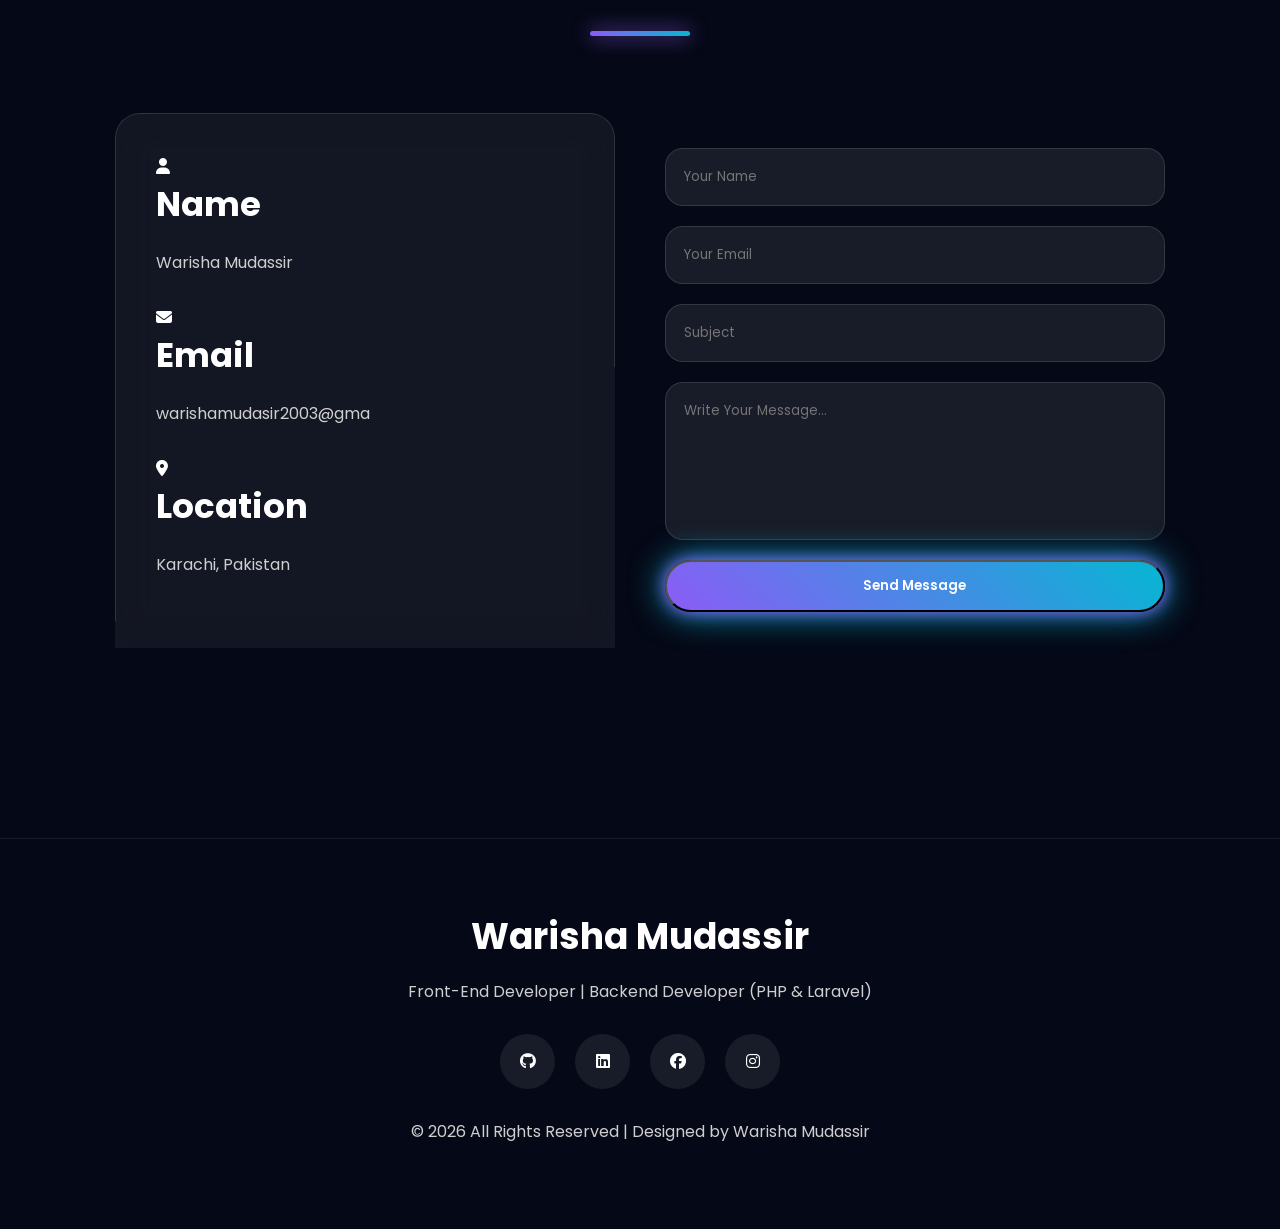
==== commit ca04c45e: "Update index.html" ====
--- a/index.html
+++ b/index.html
@@ -824,7 +824,7 @@
 
     <!-- Disable Captcha -->
     <input type="hidden" name="_captcha" value="false">
-           <input type="hidden" name="_next" value="https://wari-sha.github.io/warisha18/">
+        <input type="hidden" name="_next" value="https://wari-sha.github.io/warisha-portfolio/">
 
     <input type="text" name="name" placeholder="Your Name" required>
 
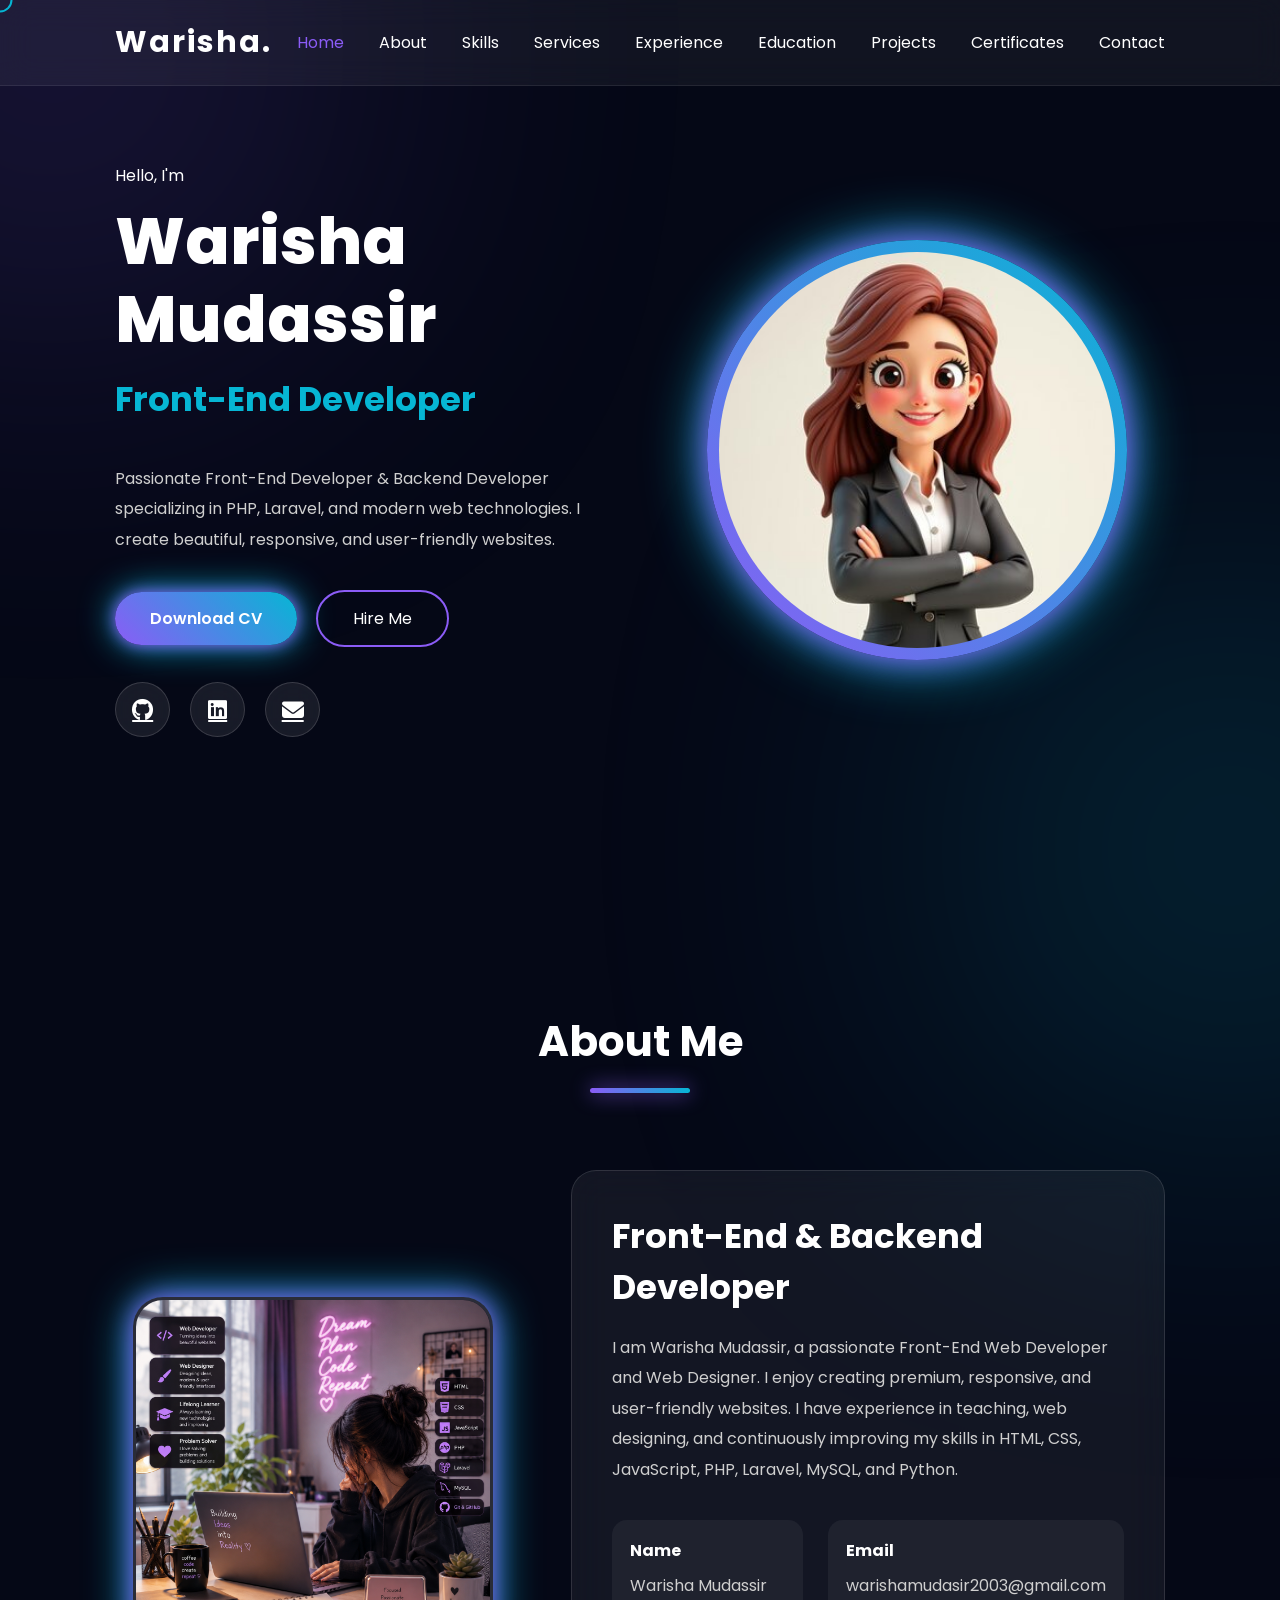
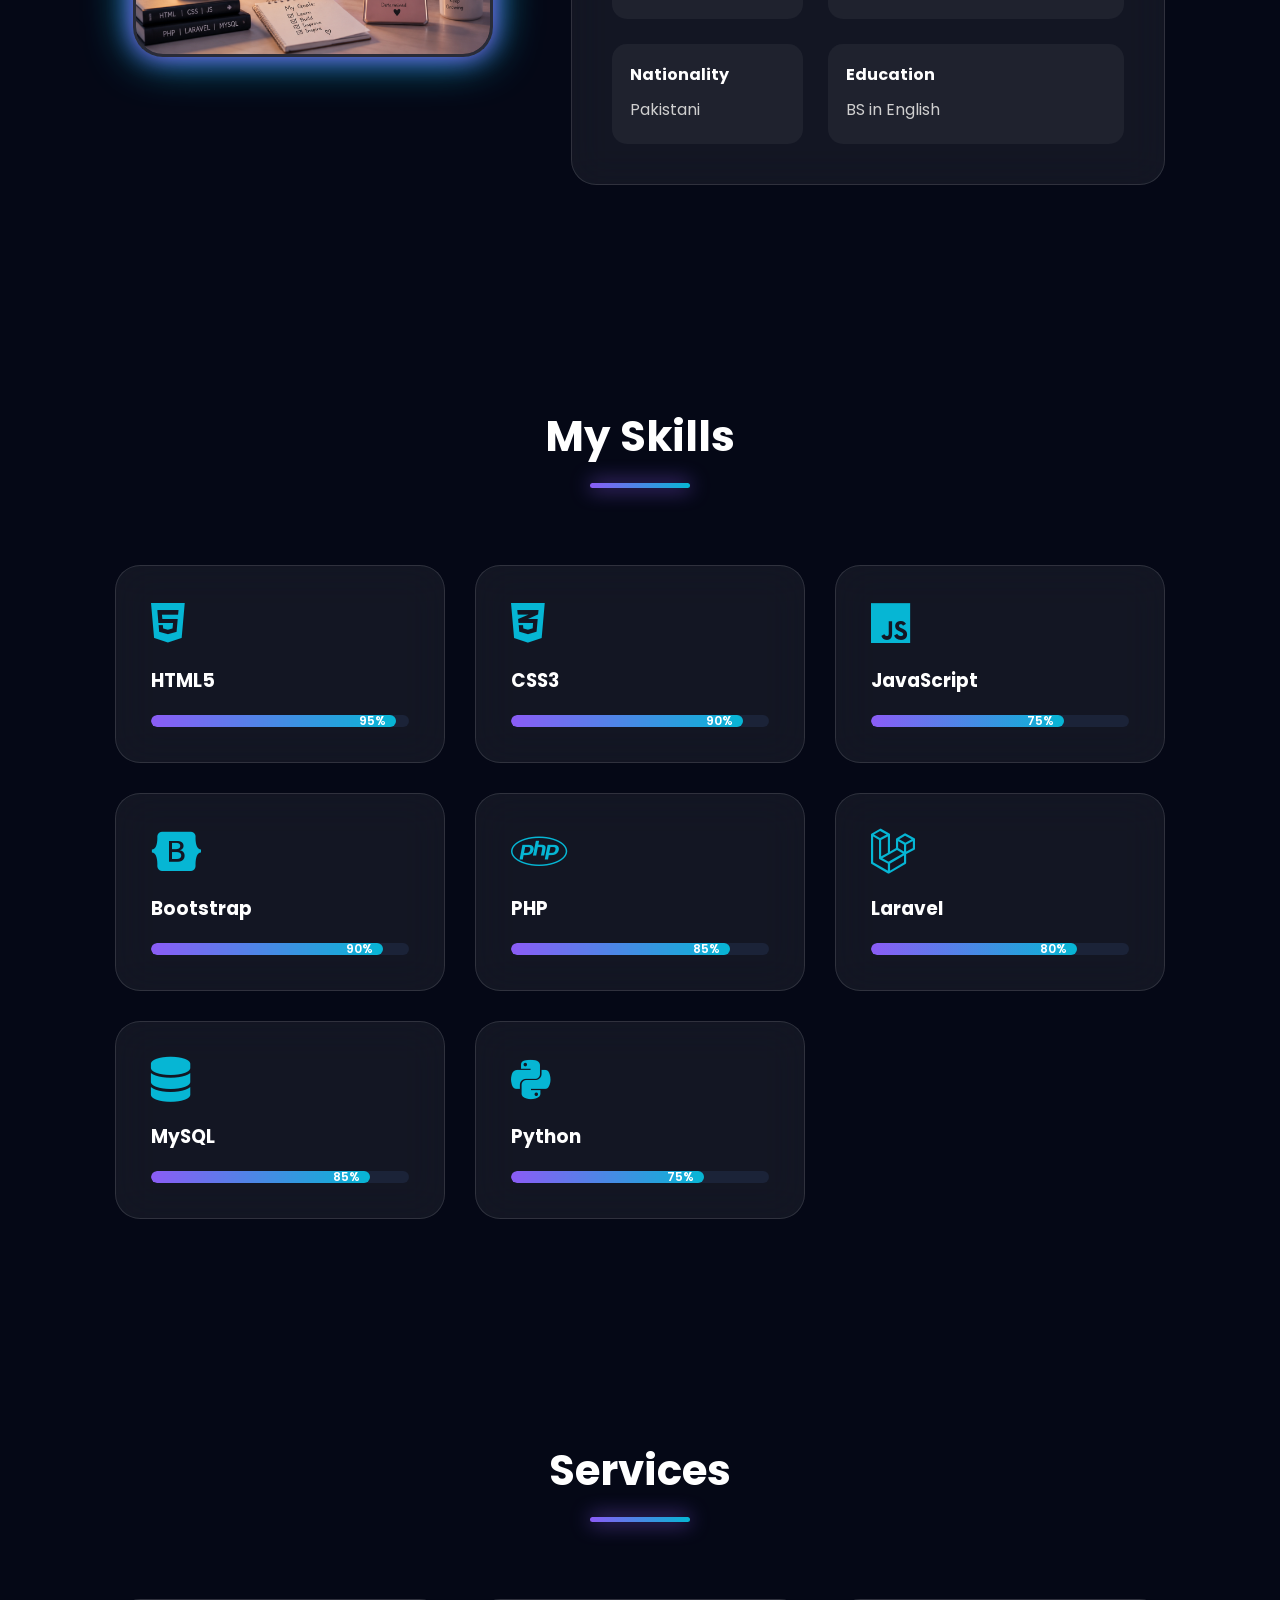
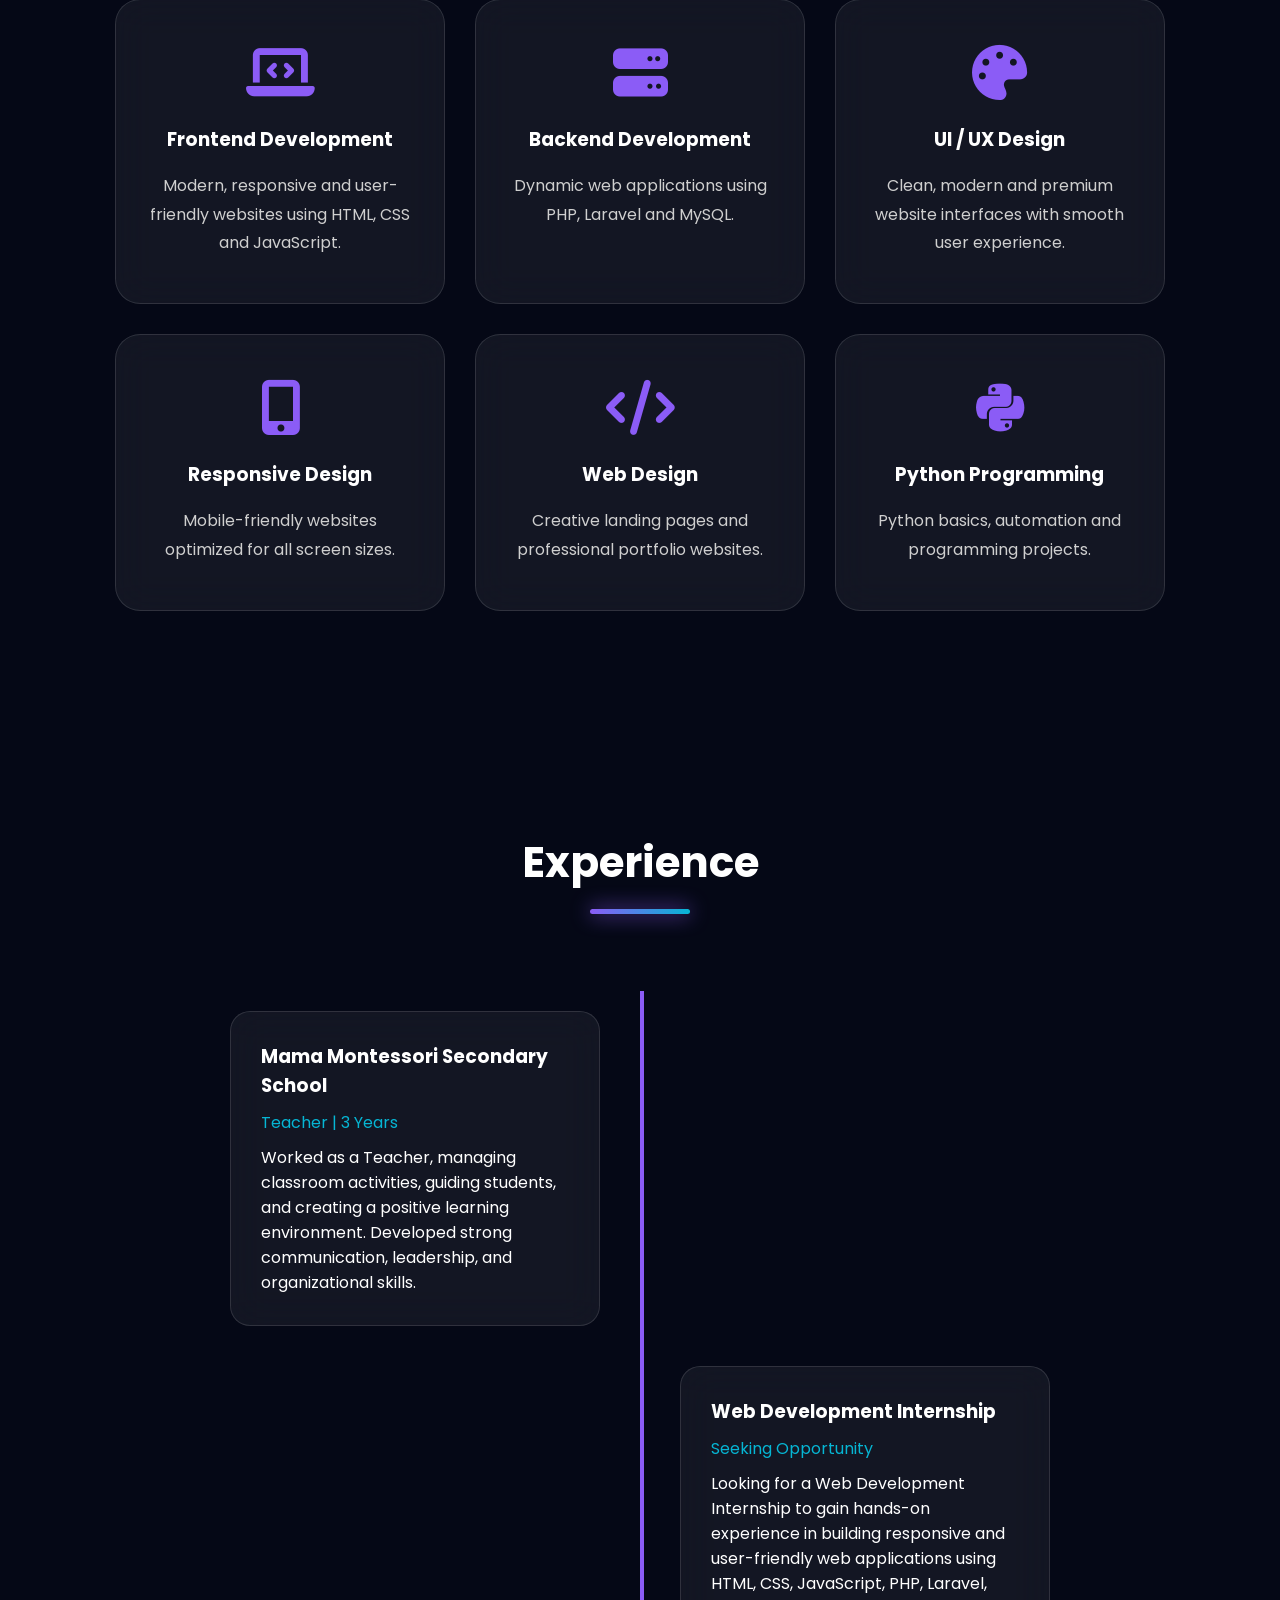
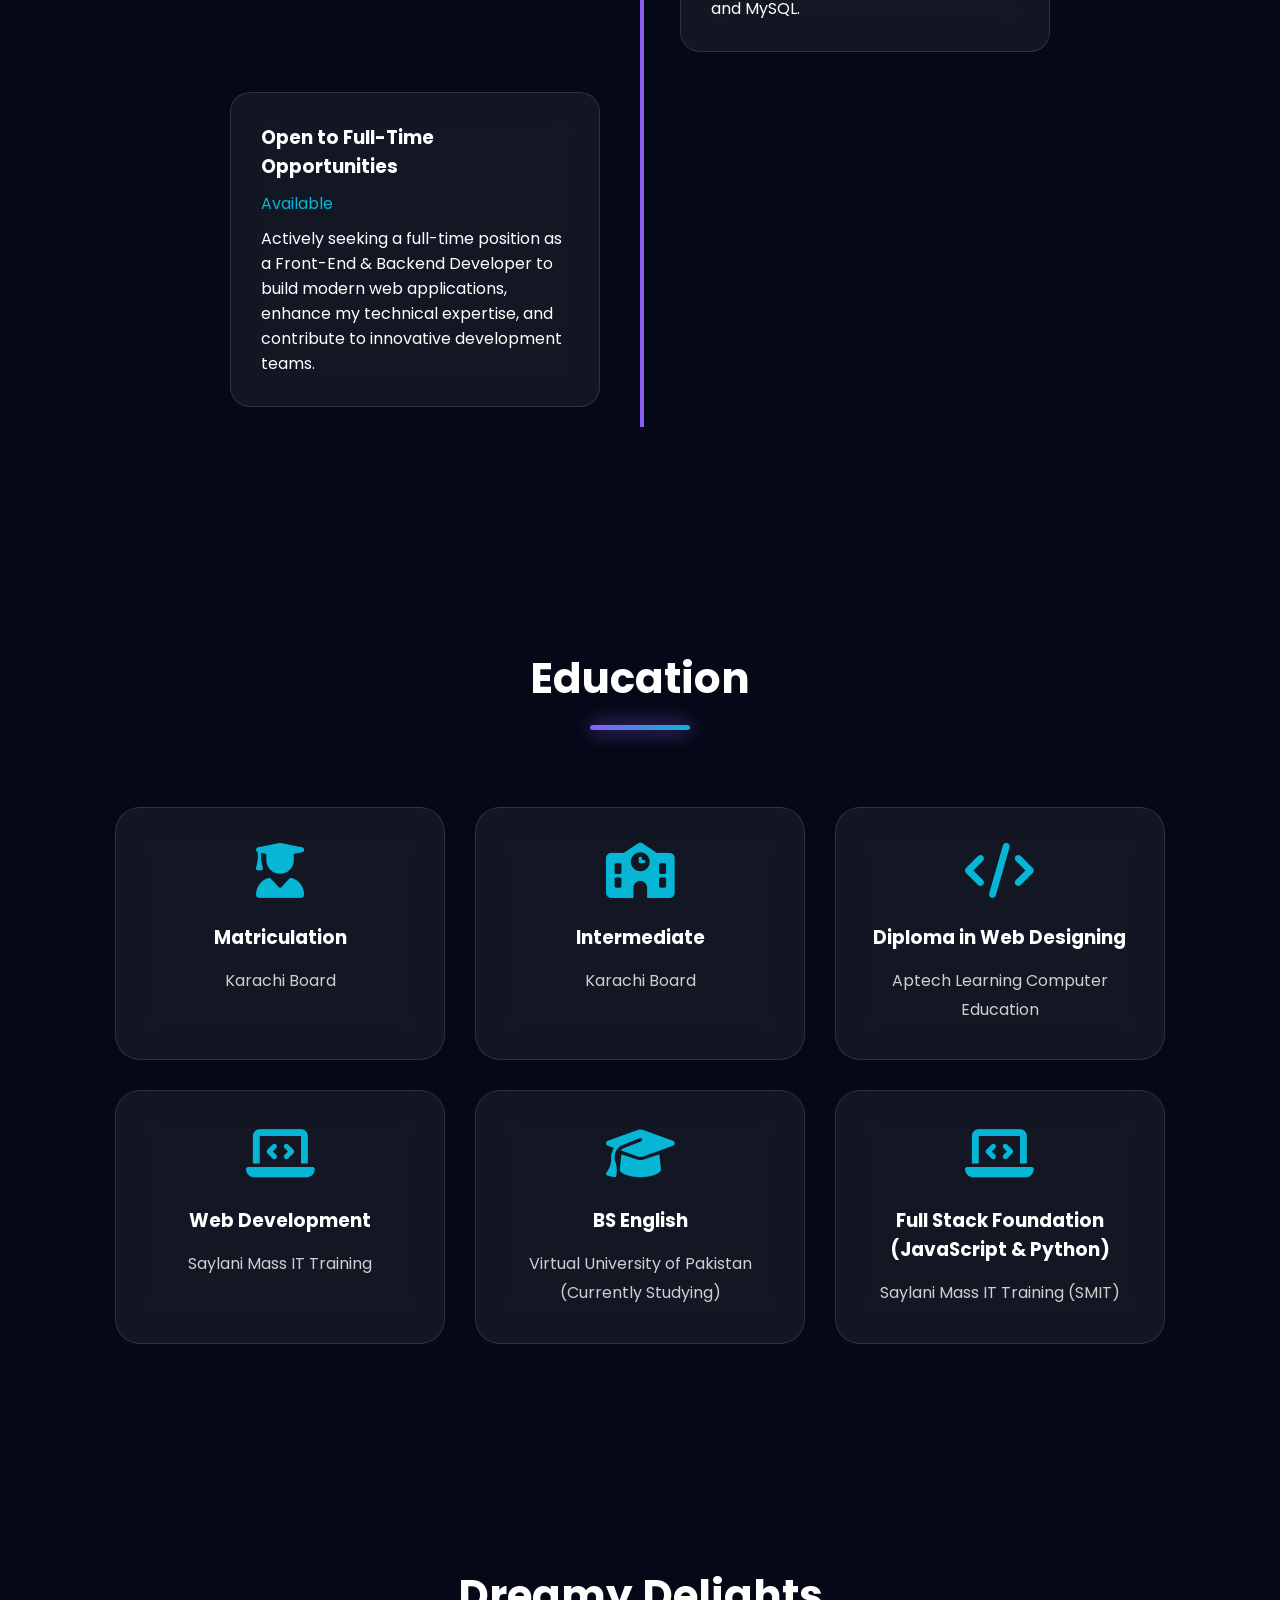
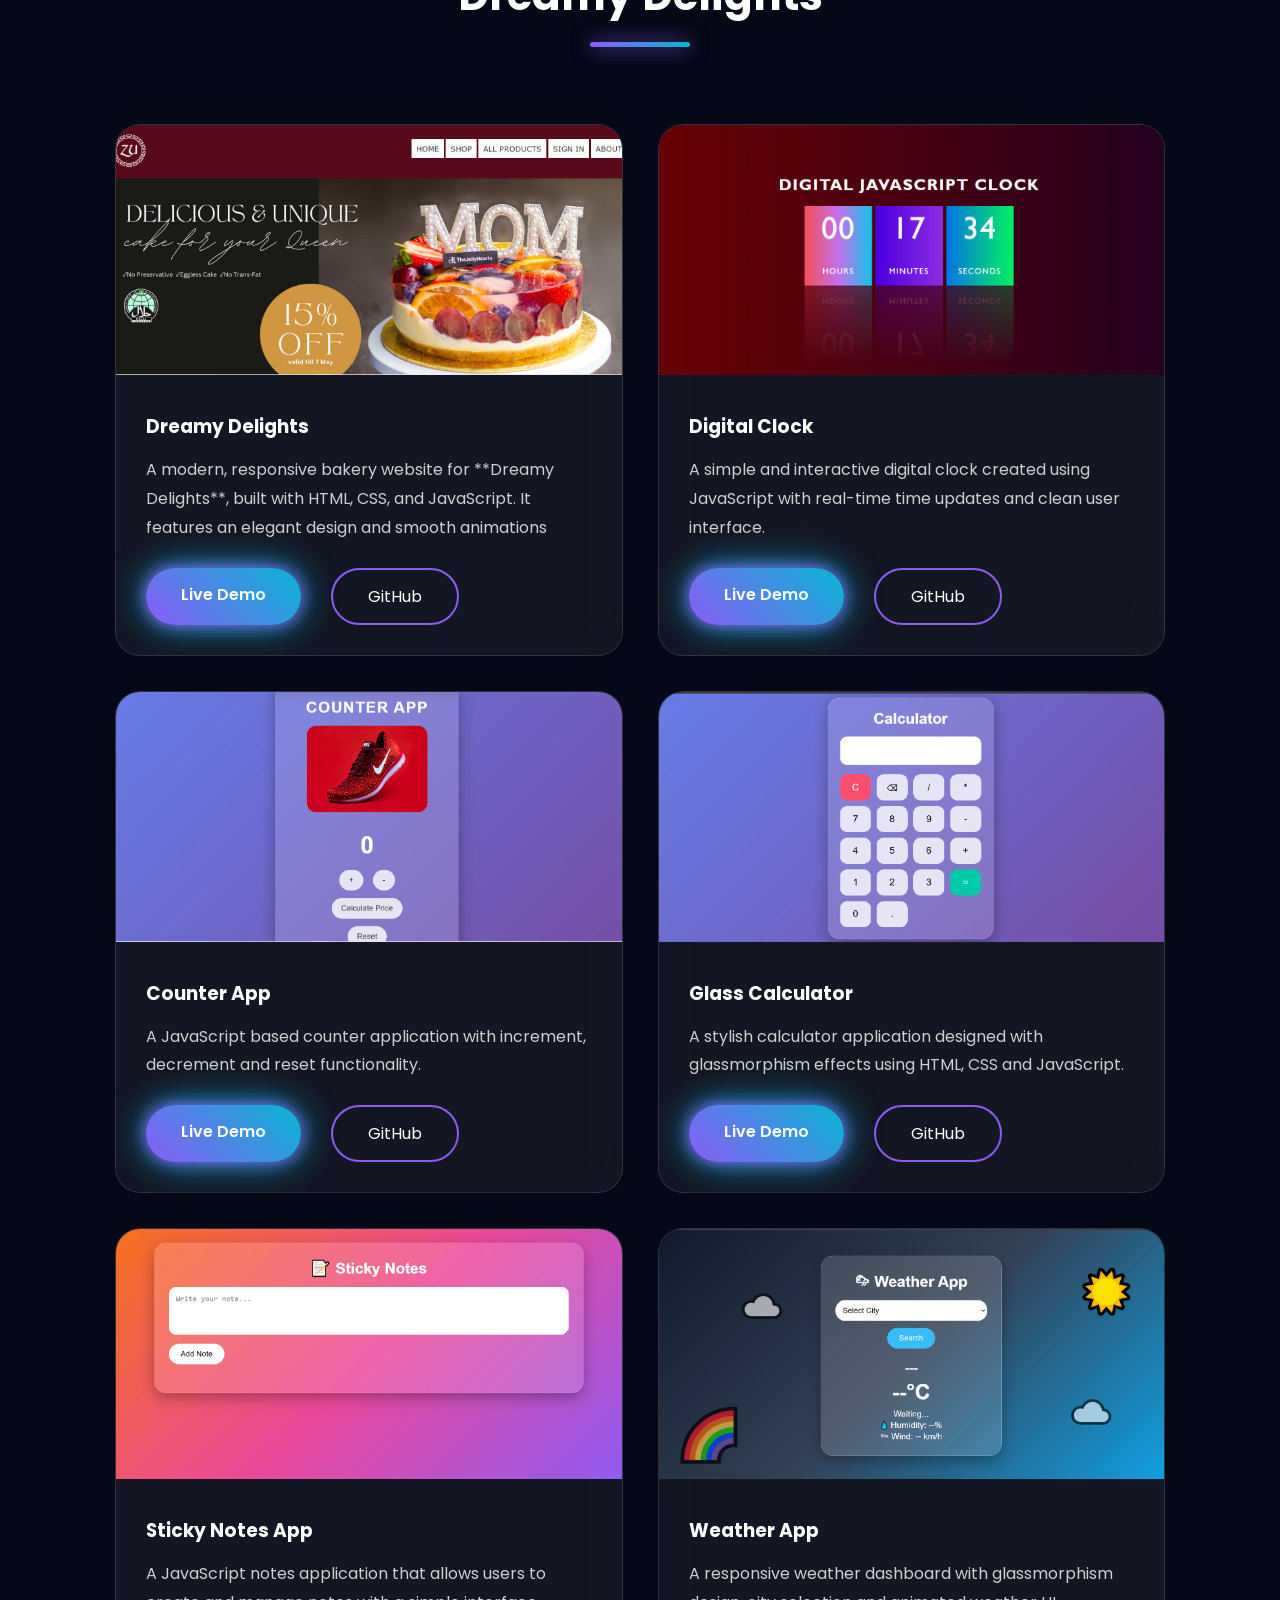
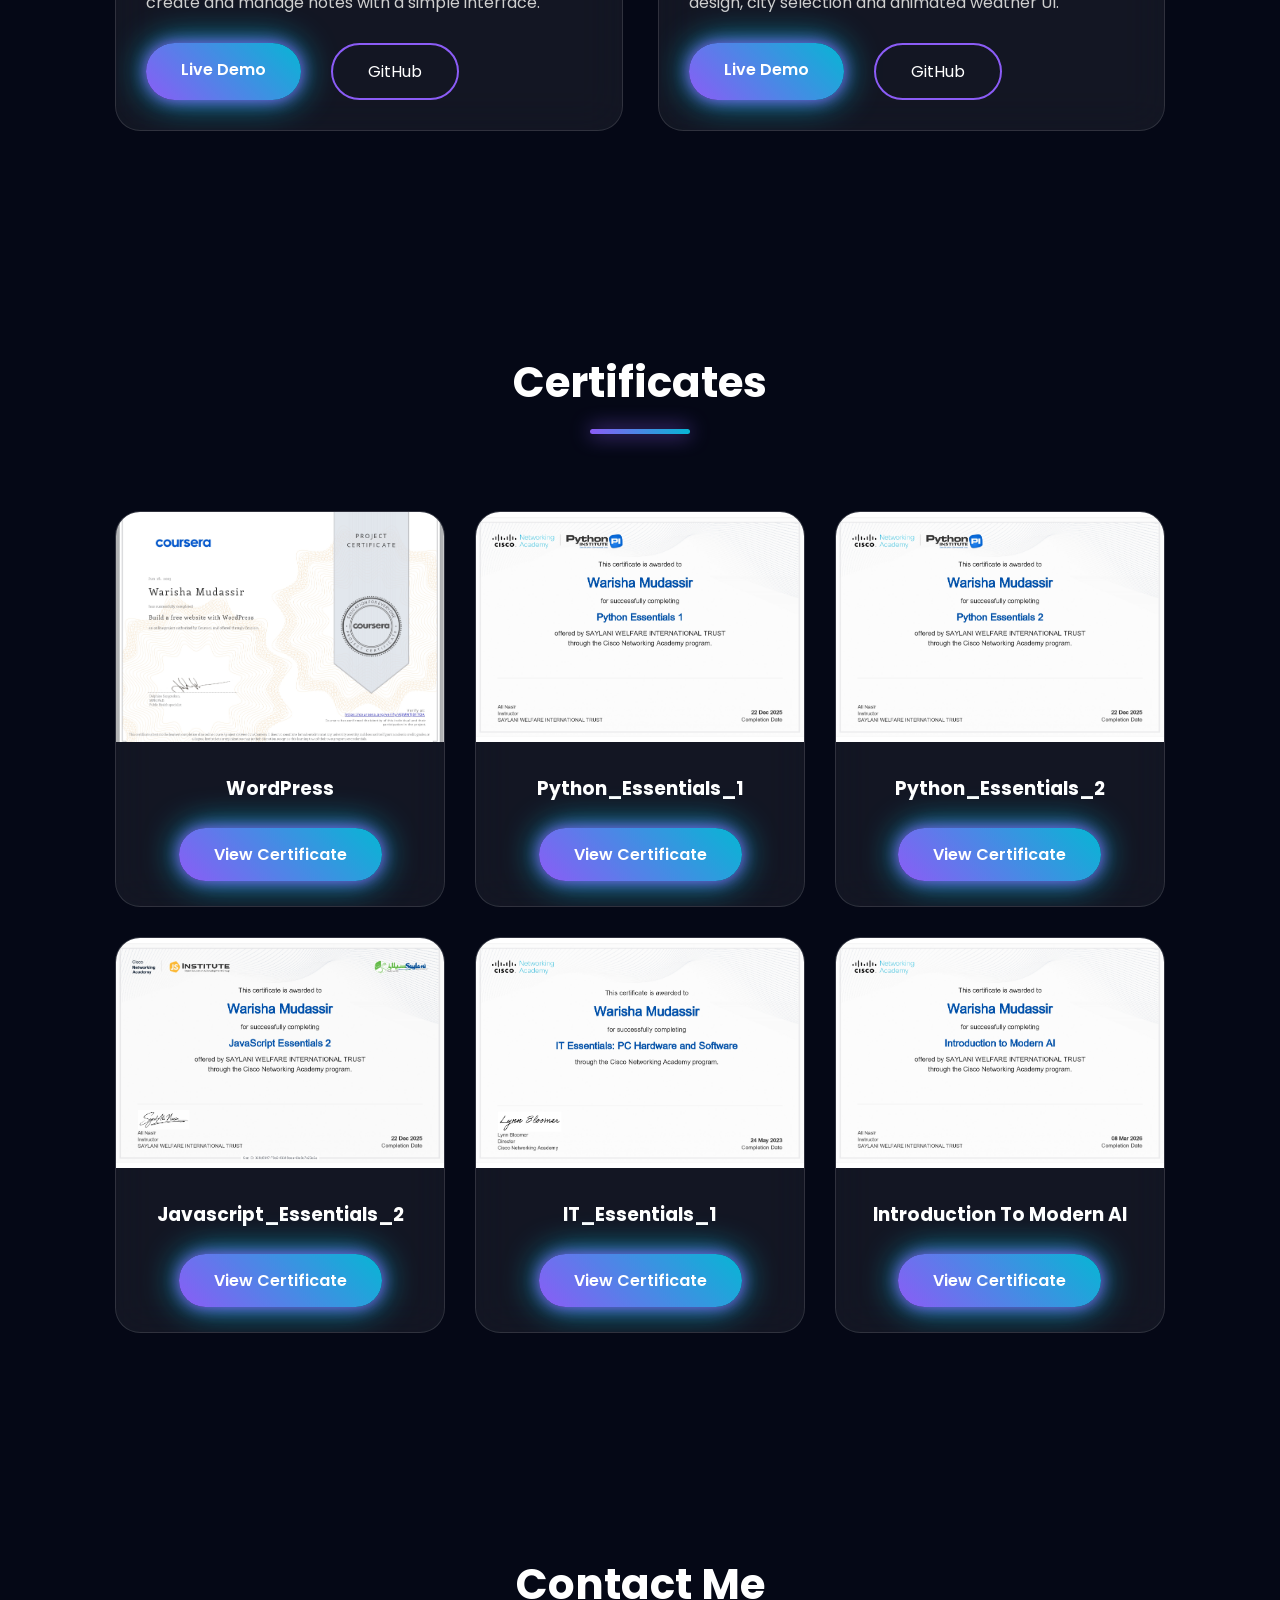
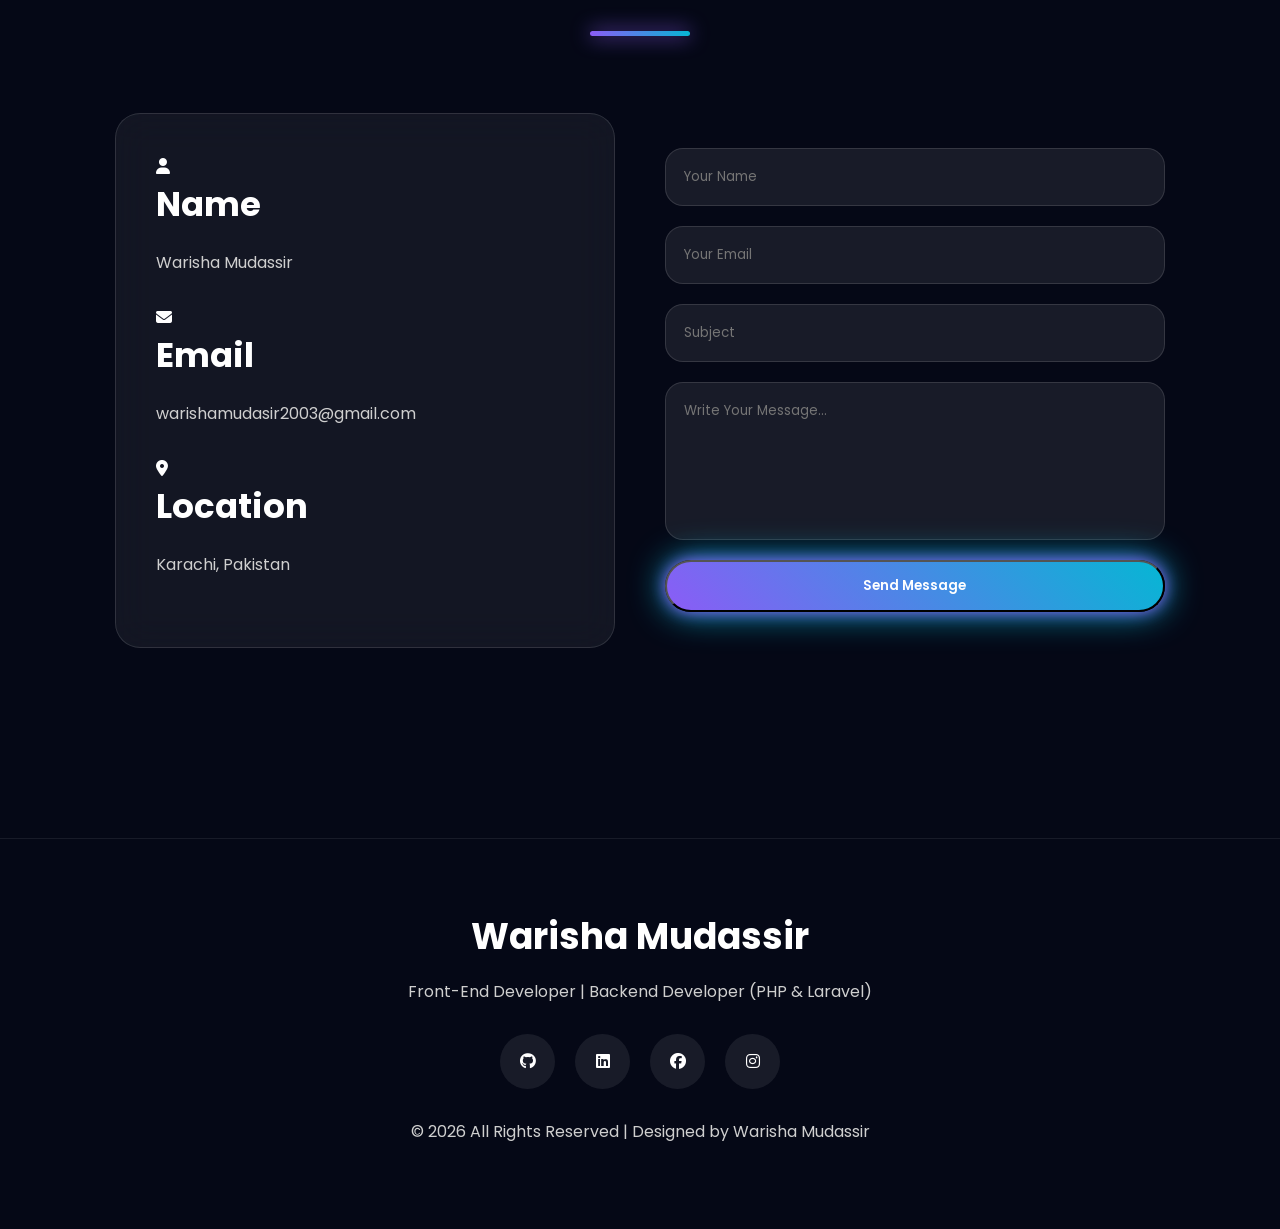
==== commit 670499a6: "Update index.html" ====
--- a/index.html
+++ b/index.html
@@ -820,11 +820,12 @@
 
         </div>
 
-       <form action="https://formsubmit.co/warishamudasir2003@gmail.com" method="POST" class="contact-form">
+      <form action="https://formsubmit.co/ajax/warishamudasir2003@gmail.com" method="POST" class="contact-form">
 
     <!-- Disable Captcha -->
     <input type="hidden" name="_captcha" value="false">
-        <input type="hidden" name="_next" value="https://wari-sha.github.io/warisha-portfolio/">
+          <input type="hidden" name="_template" value="table">
+        
 
     <input type="text" name="name" placeholder="Your Name" required>
 
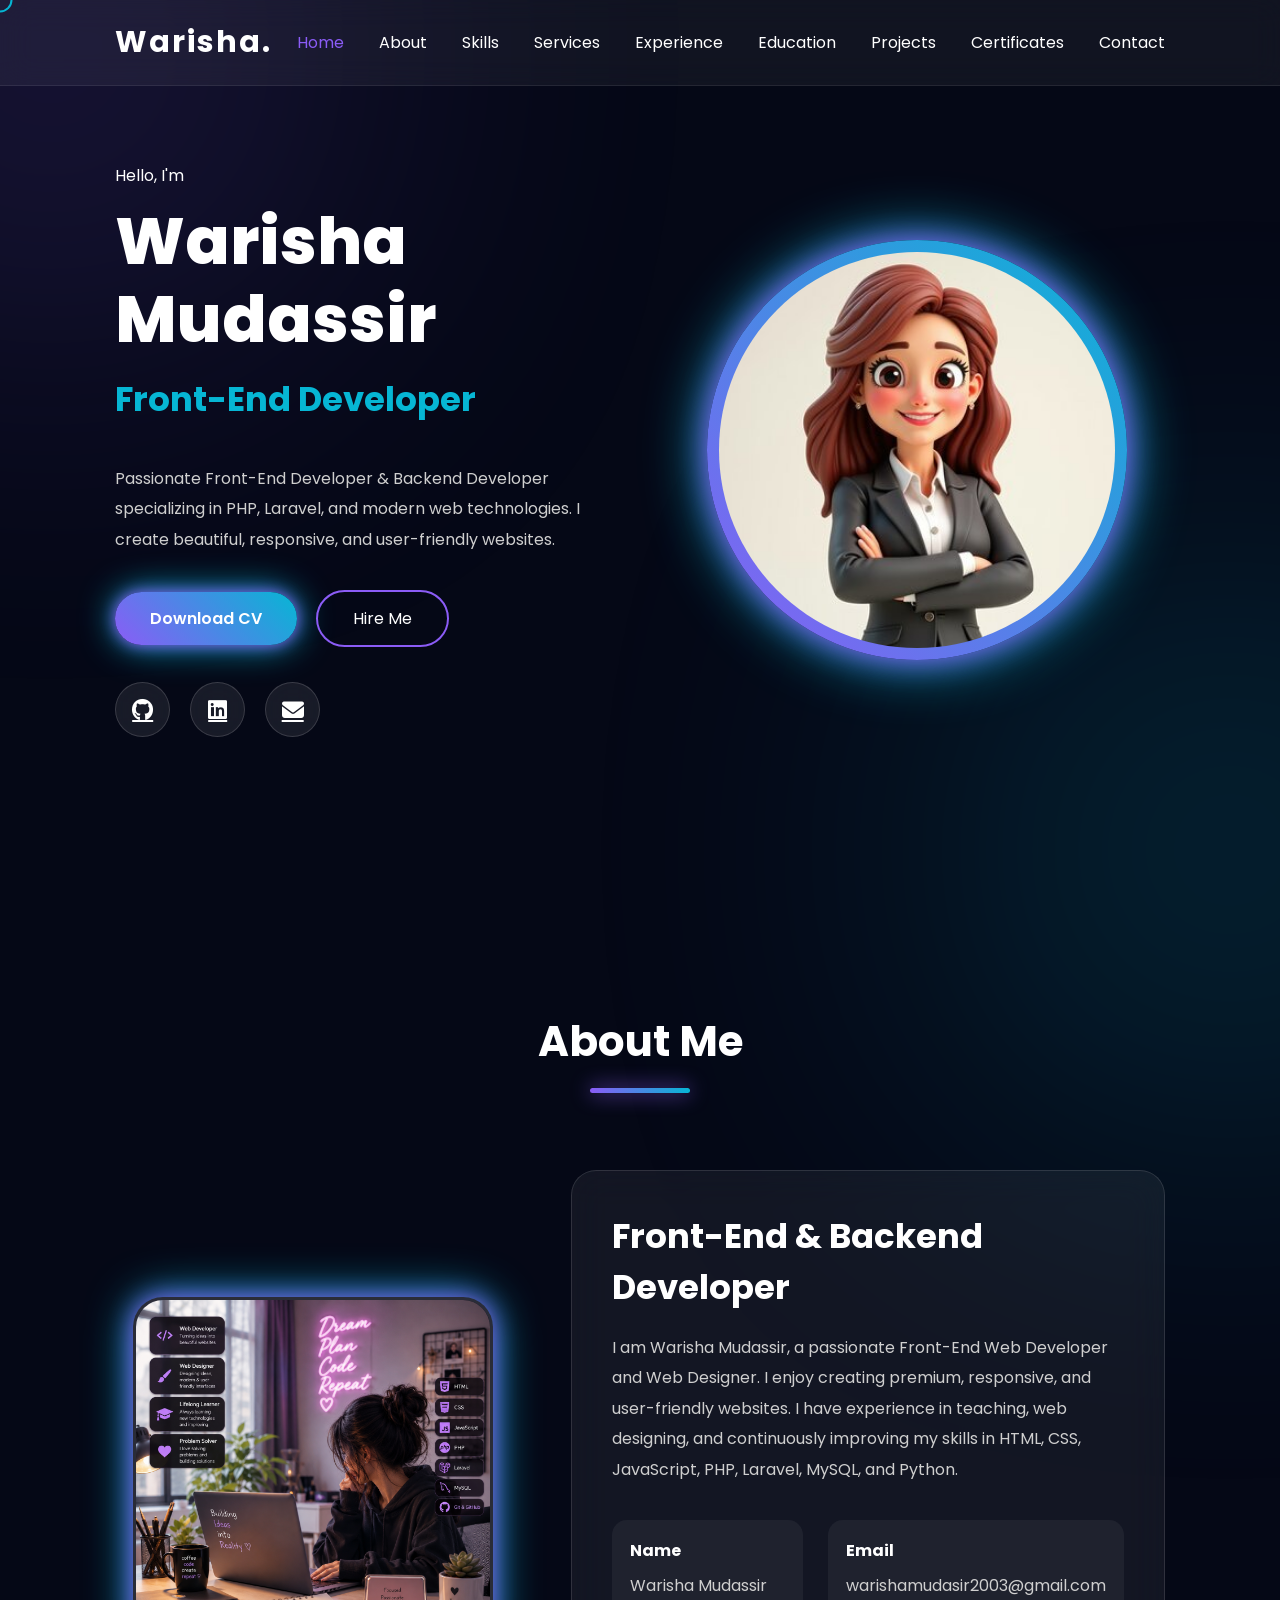
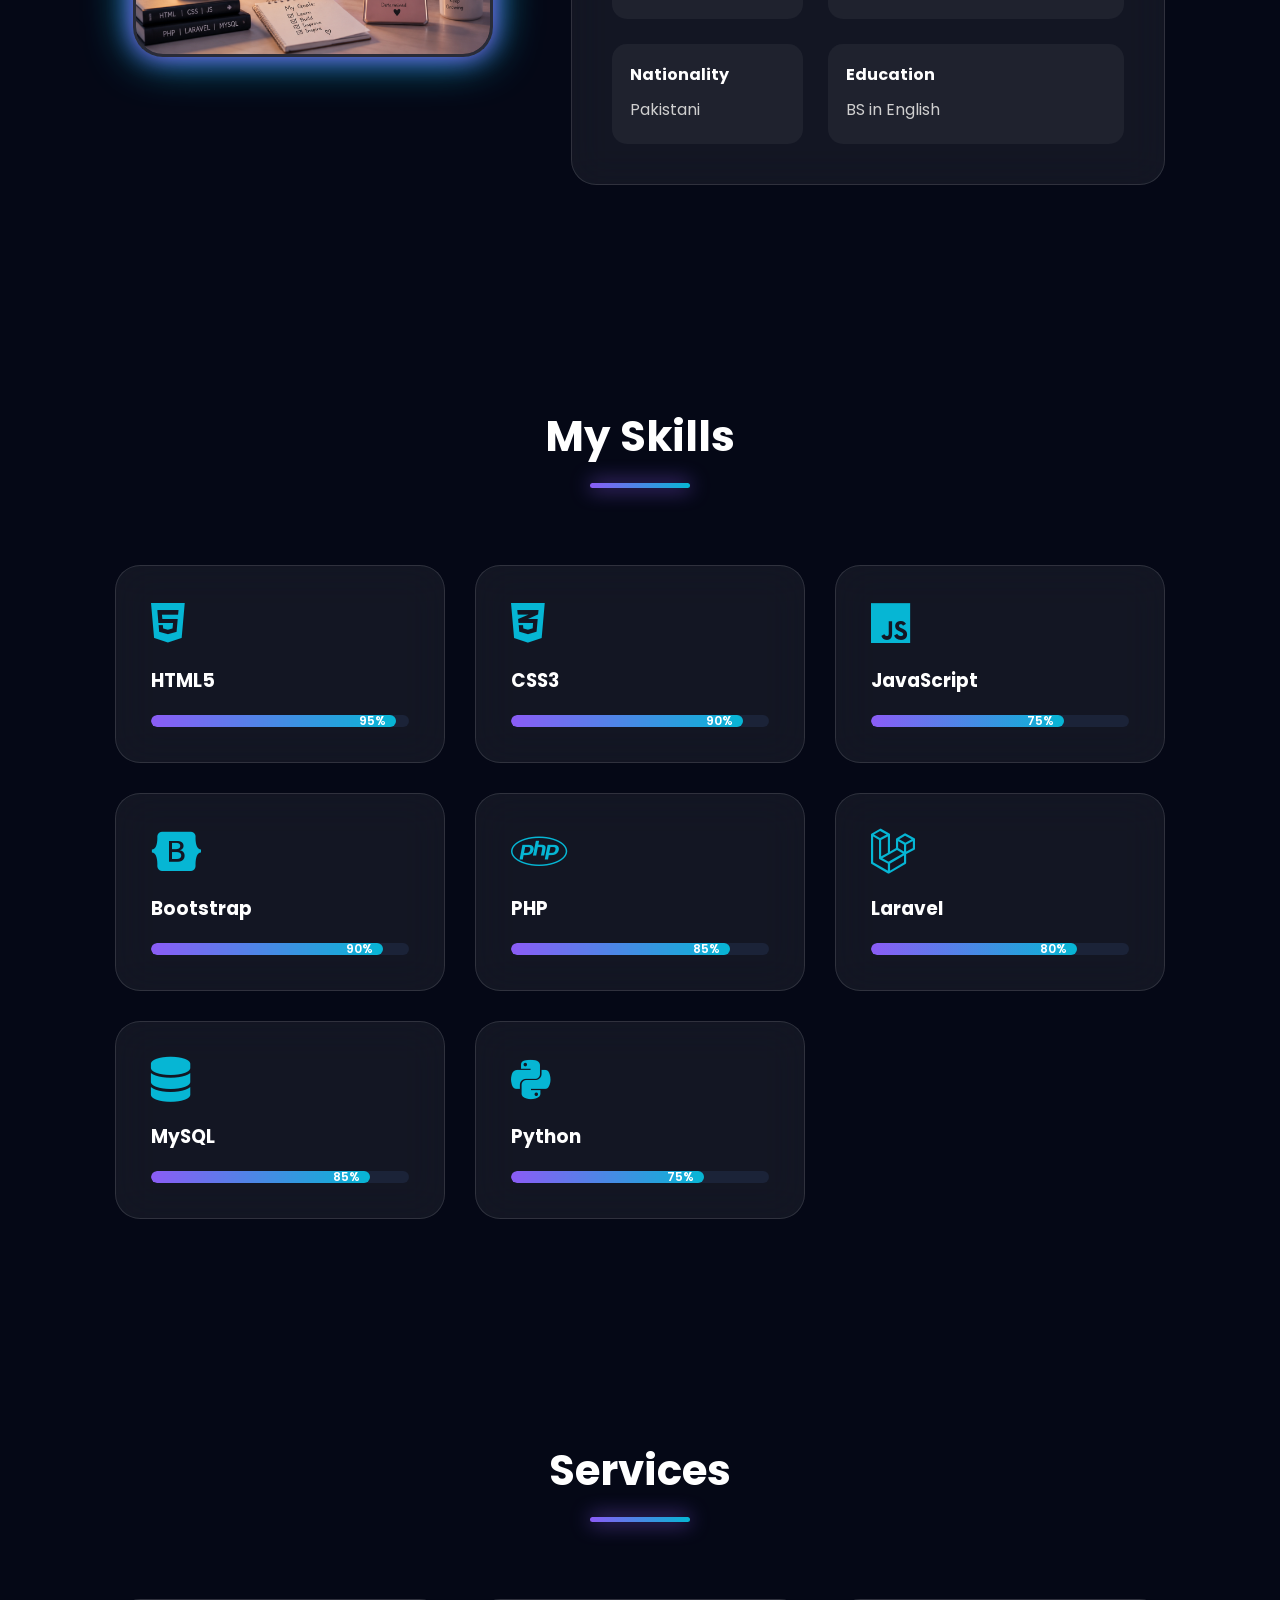
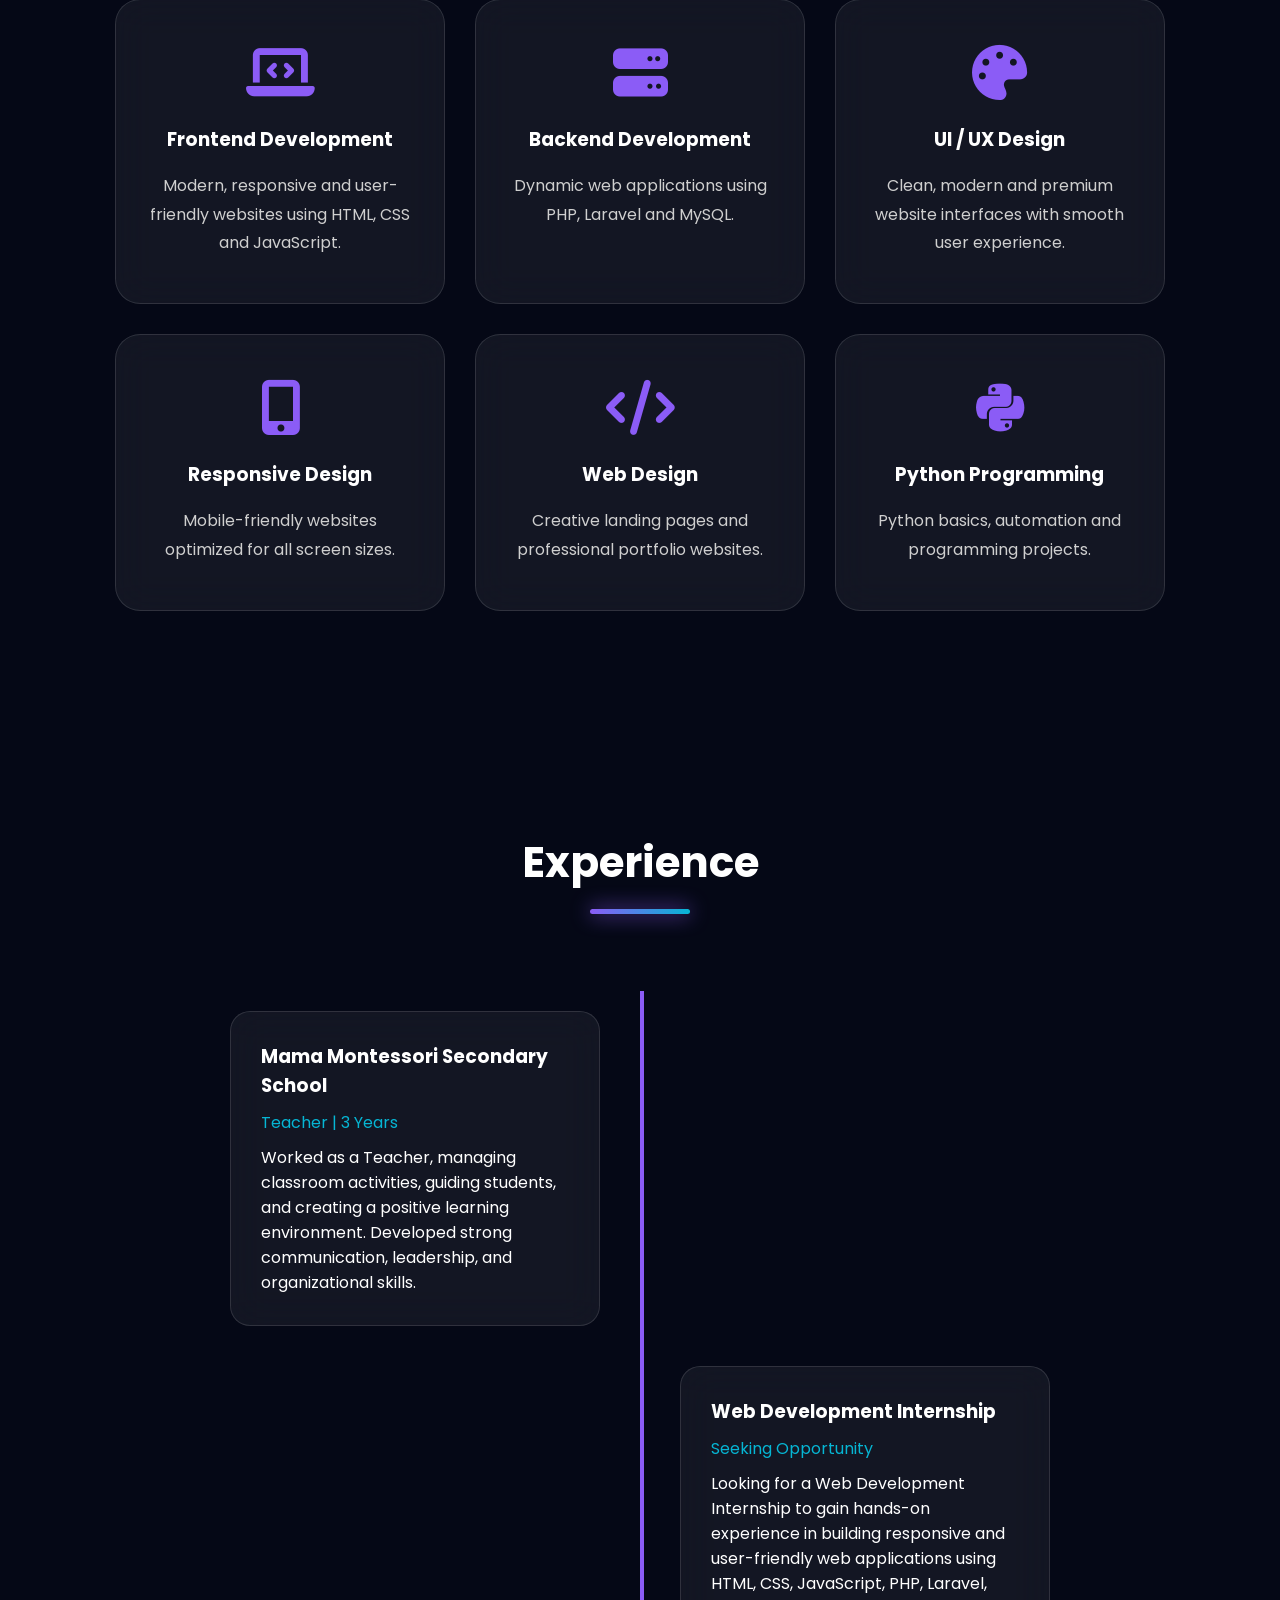
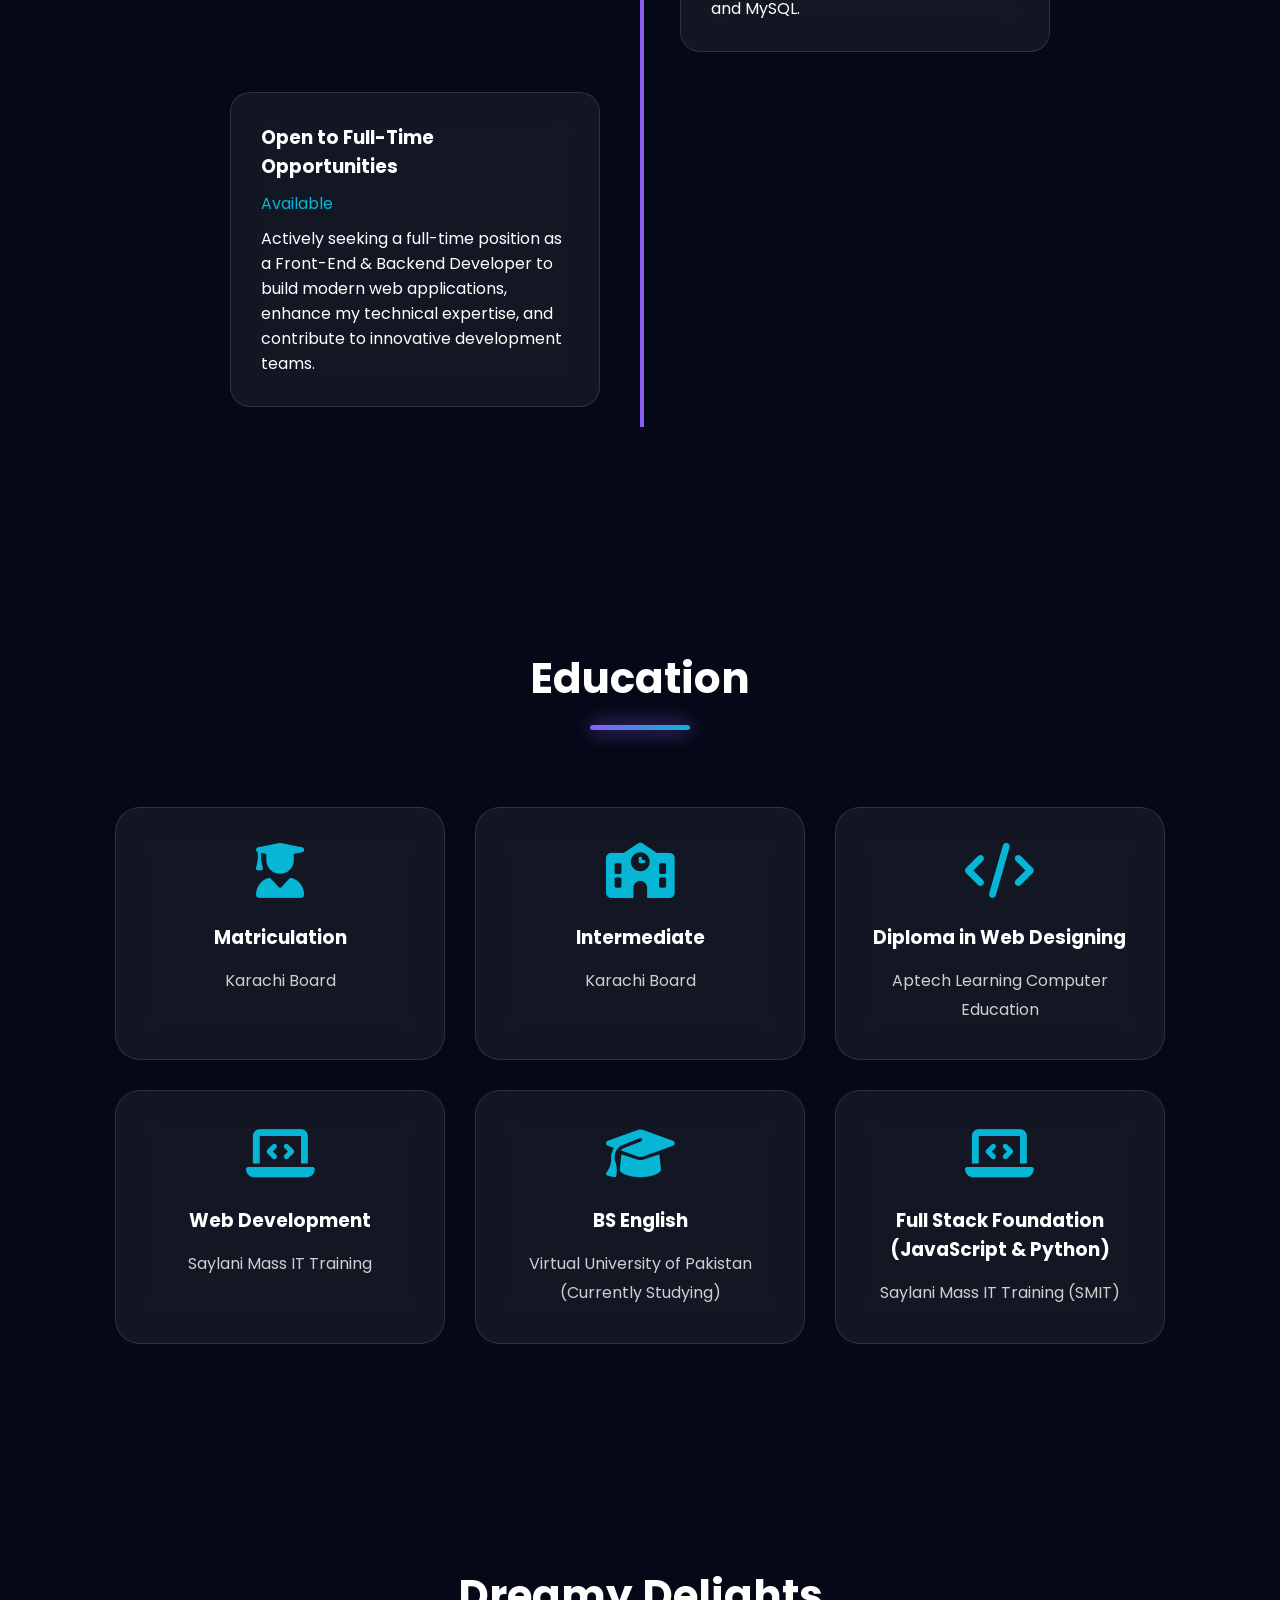
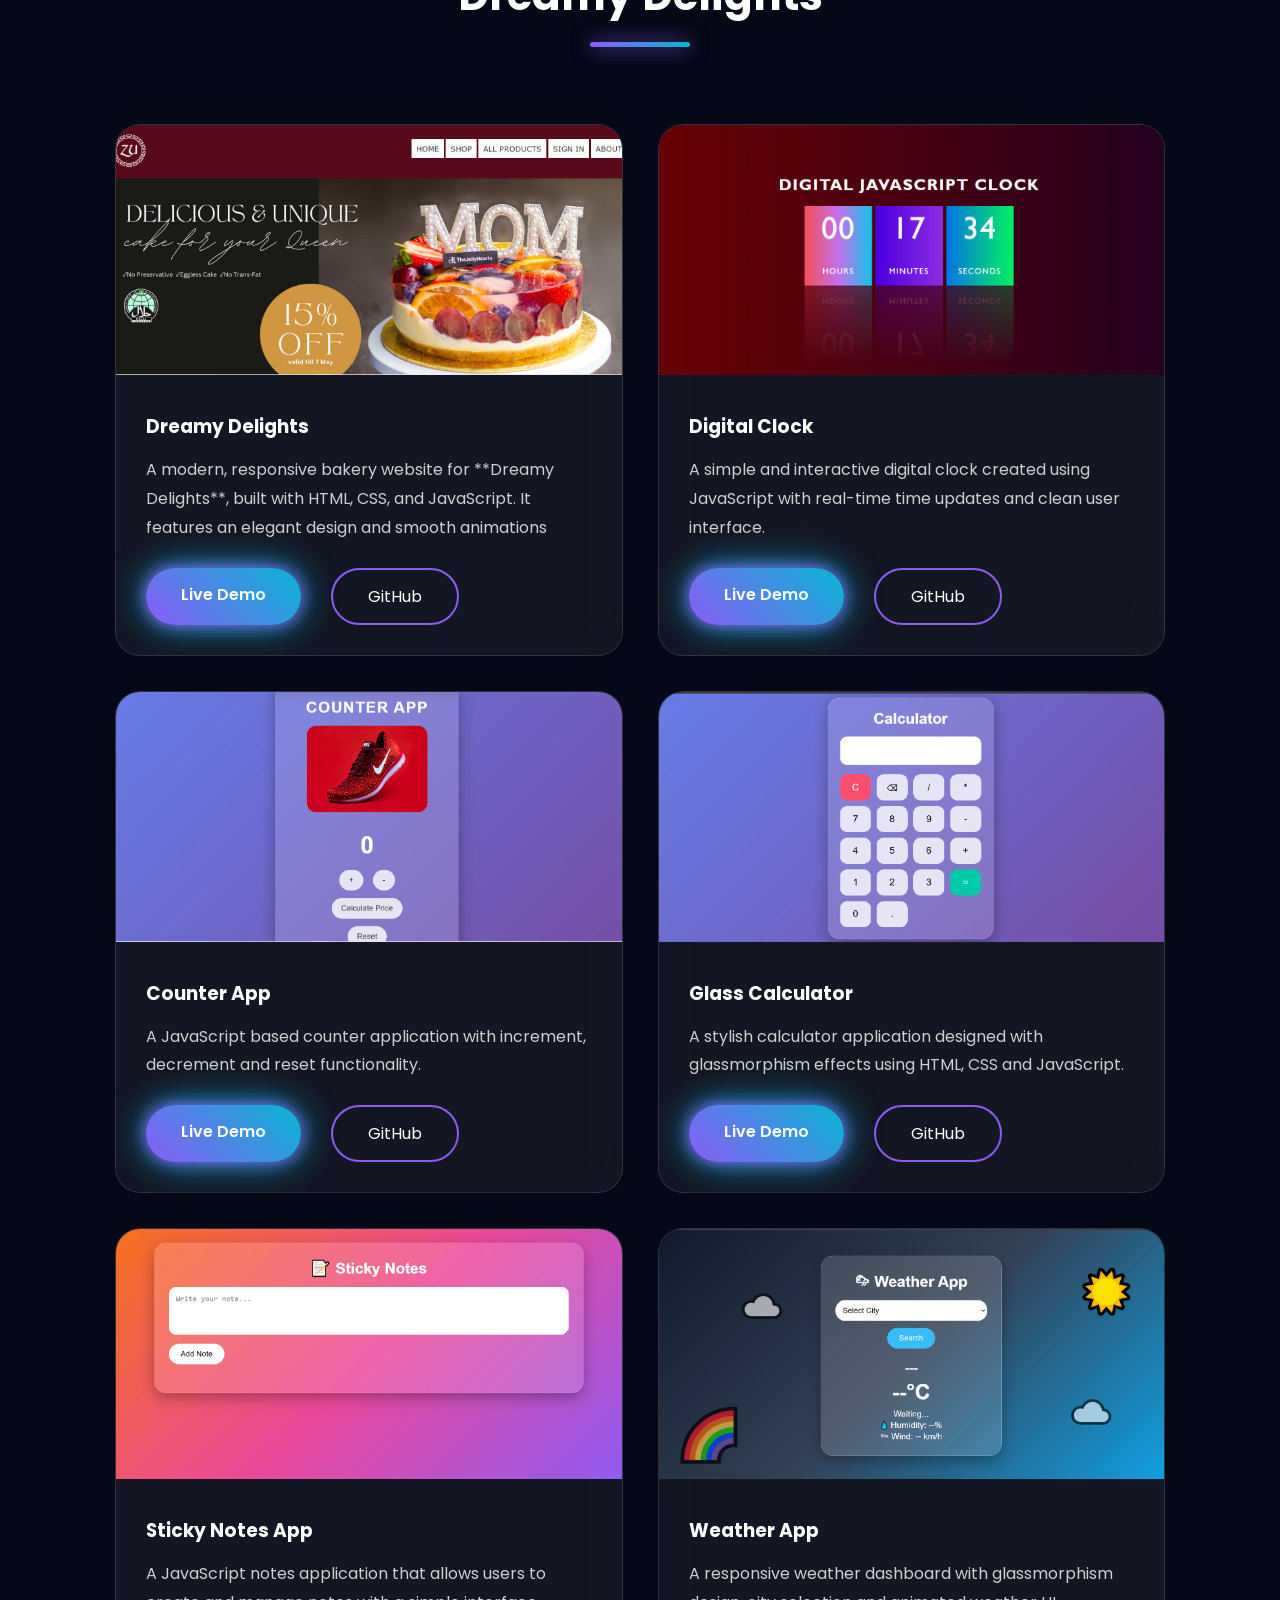
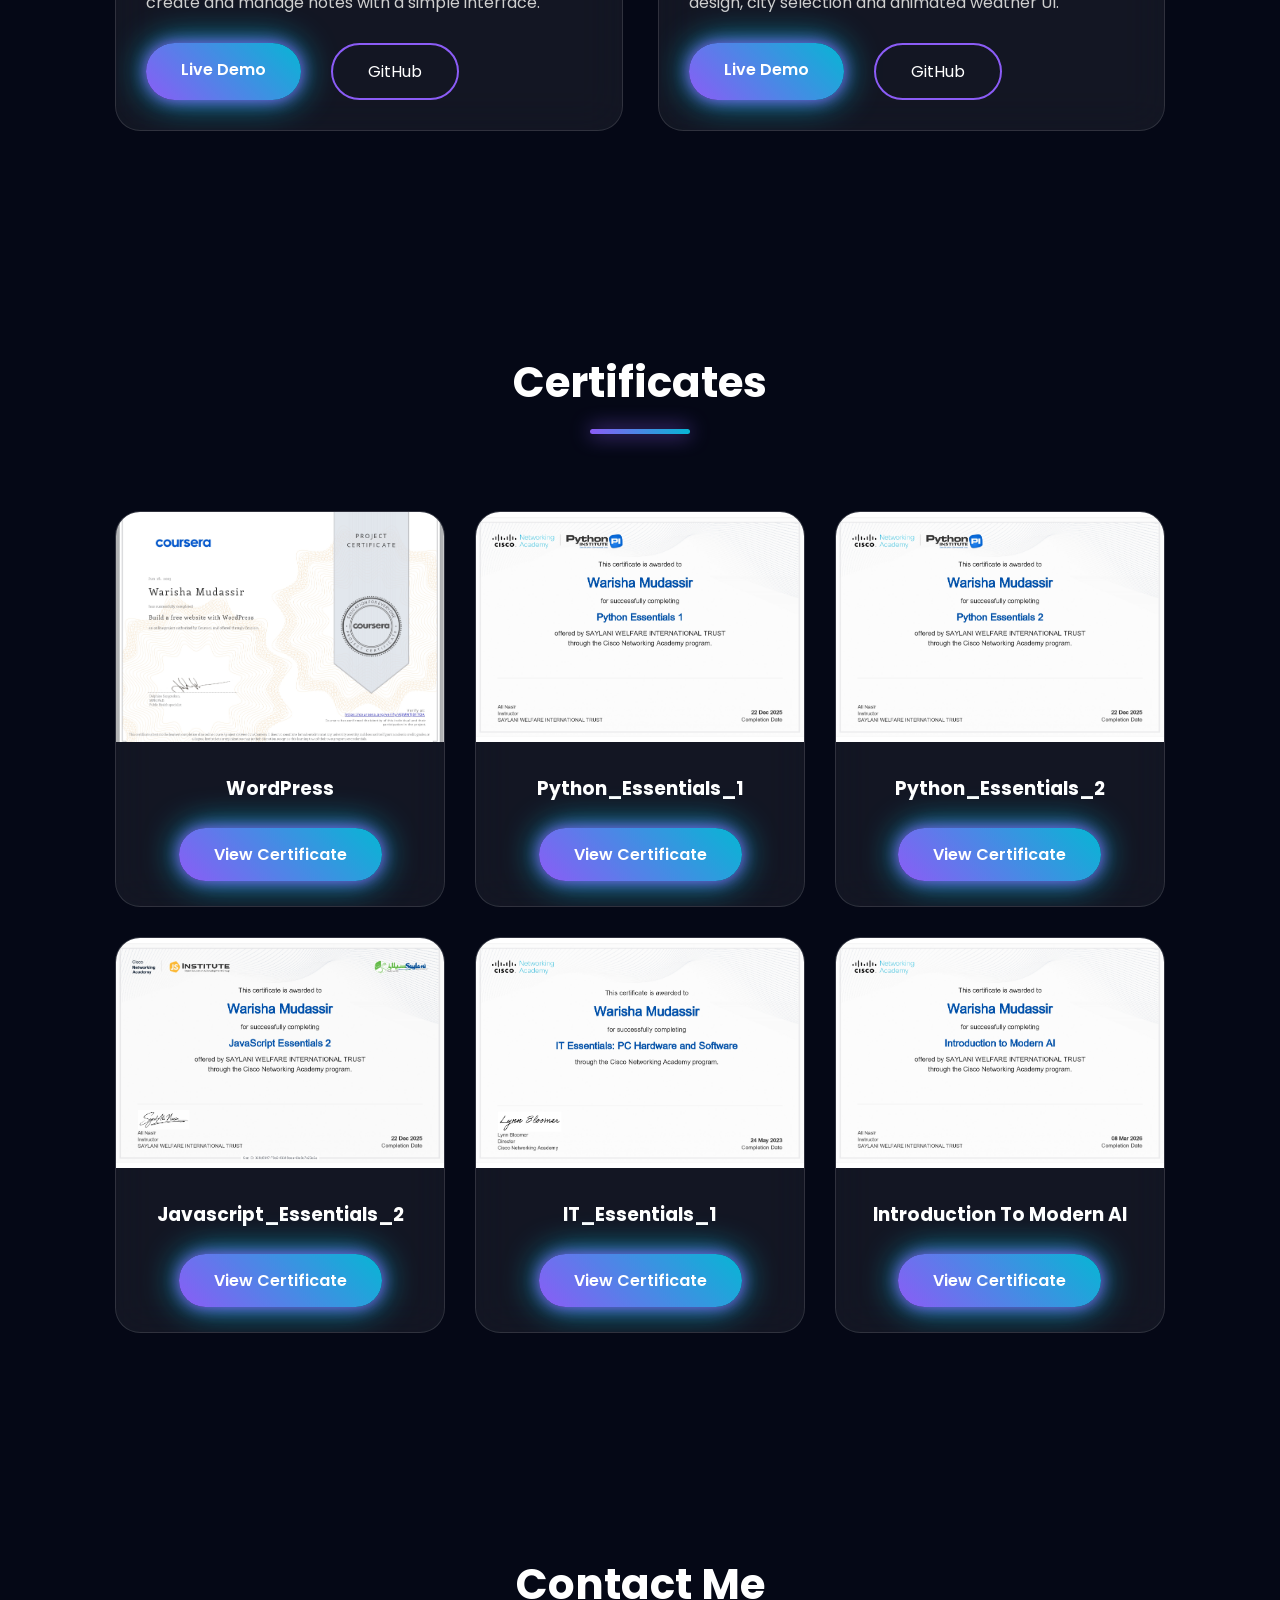
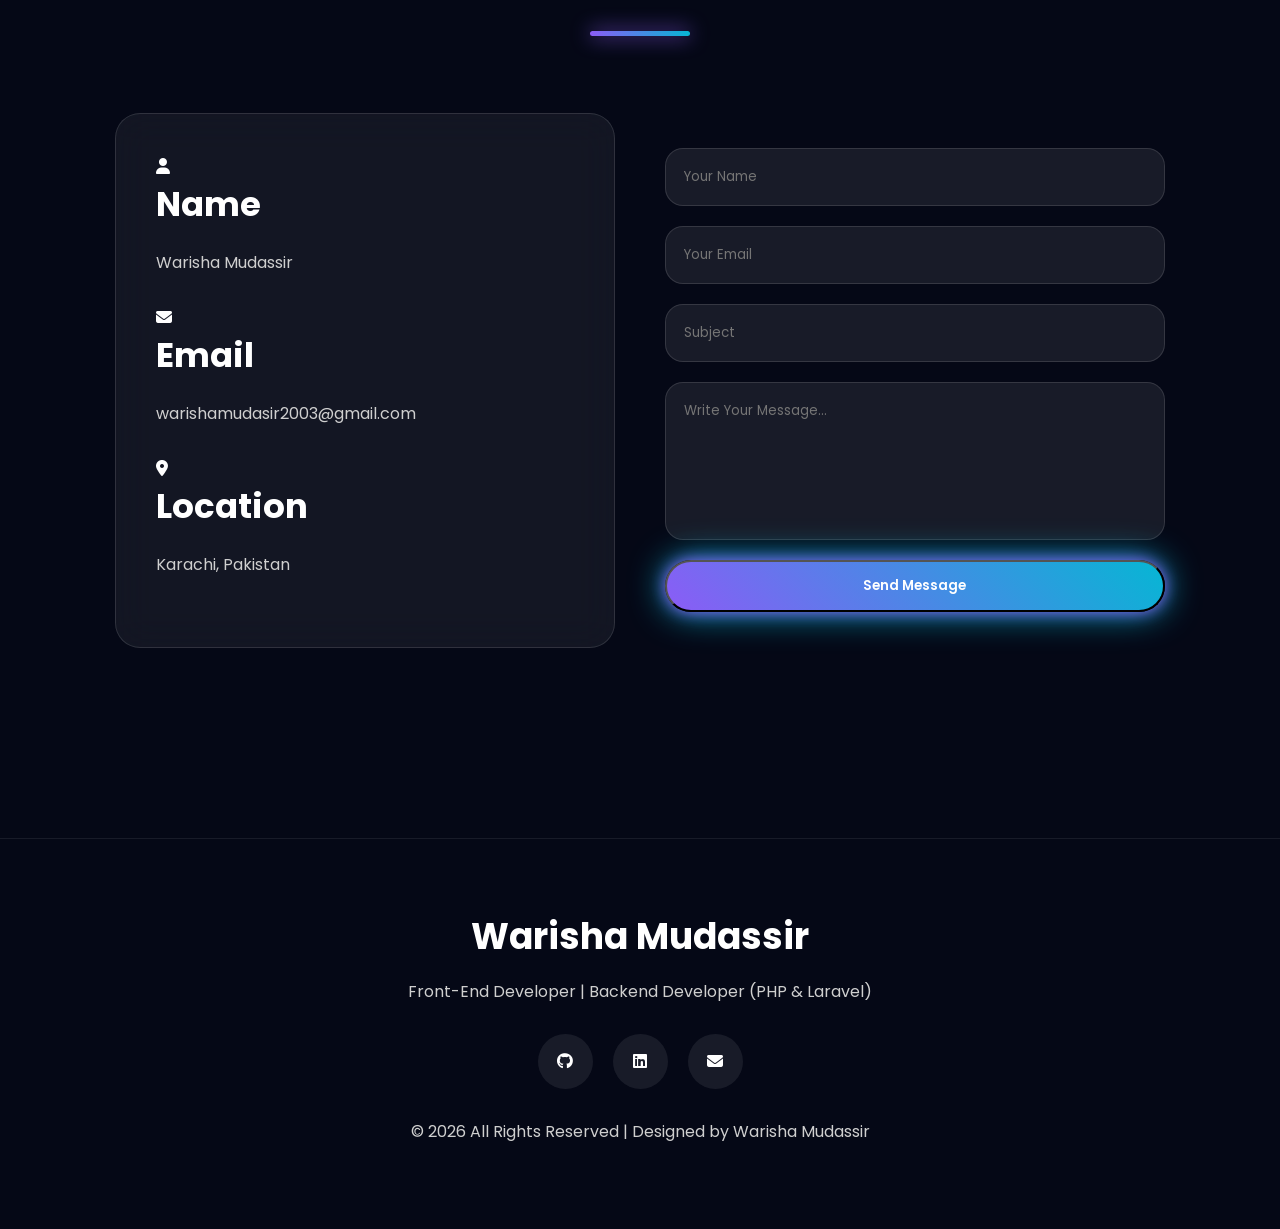
==== commit 3d5c8f9f: "Update index.html" ====
--- a/index.html
+++ b/index.html
@@ -819,13 +819,15 @@
             </div>
 
         </div>
-
-      <form action="https://formsubmit.co/ajax/warishamudasir2003@gmail.com" method="POST" class="contact-form">
-
-    <!-- Disable Captcha -->
+<form action="https://formsubmit.co/warishamudasir2003@gmail.com" method="POST" class="contact-form">
+
     <input type="hidden" name="_captcha" value="false">
-          <input type="hidden" name="_template" value="table">
-        
+
+    <input type="hidden" name="_subject" value="New Portfolio Contact Message">
+
+    <input type="hidden" name="_template" value="table">
+
+    <input type="hidden" name="_next" value="https://wari-sha.github.io/warisha-portfolio/thankyou.html">
 
     <input type="text" name="name" placeholder="Your Name" required>
 
@@ -840,7 +842,6 @@
     </button>
 
 </form>
-
     </div>
 
 </section>
@@ -856,17 +857,25 @@
 
         </p>
 
-        <div class="footer-social">
-
-            <a href="#"><i class="fab fa-github"></i></a>
-
-            <a href="#"><i class="fab fa-linkedin"></i></a>
-
-            <a href="#"><i class="fab fa-facebook"></i></a>
-
-            <a href="#"><i class="fab fa-instagram"></i></a>
-
-        </div>
+      <!-- Footer Social Links -->
+<div class="footer-social">
+
+    <!-- GitHub -->
+    <a href="https://github.com/Wari-sha" target="_blank">
+        <i class="fab fa-github"></i>
+    </a>
+
+    <!-- LinkedIn -->
+    <a href="https://www.linkedin.com/in/warisha-mudassir-644b41267/" target="_blank">
+        <i class="fab fa-linkedin"></i>
+    </a>
+
+    <!-- Gmail -->
+    <a href="mailto:warishamudasir2003@gmail.com">
+        <i class="fas fa-envelope"></i>
+    </a>
+
+</div>
 
         <p class="copyright">
 
